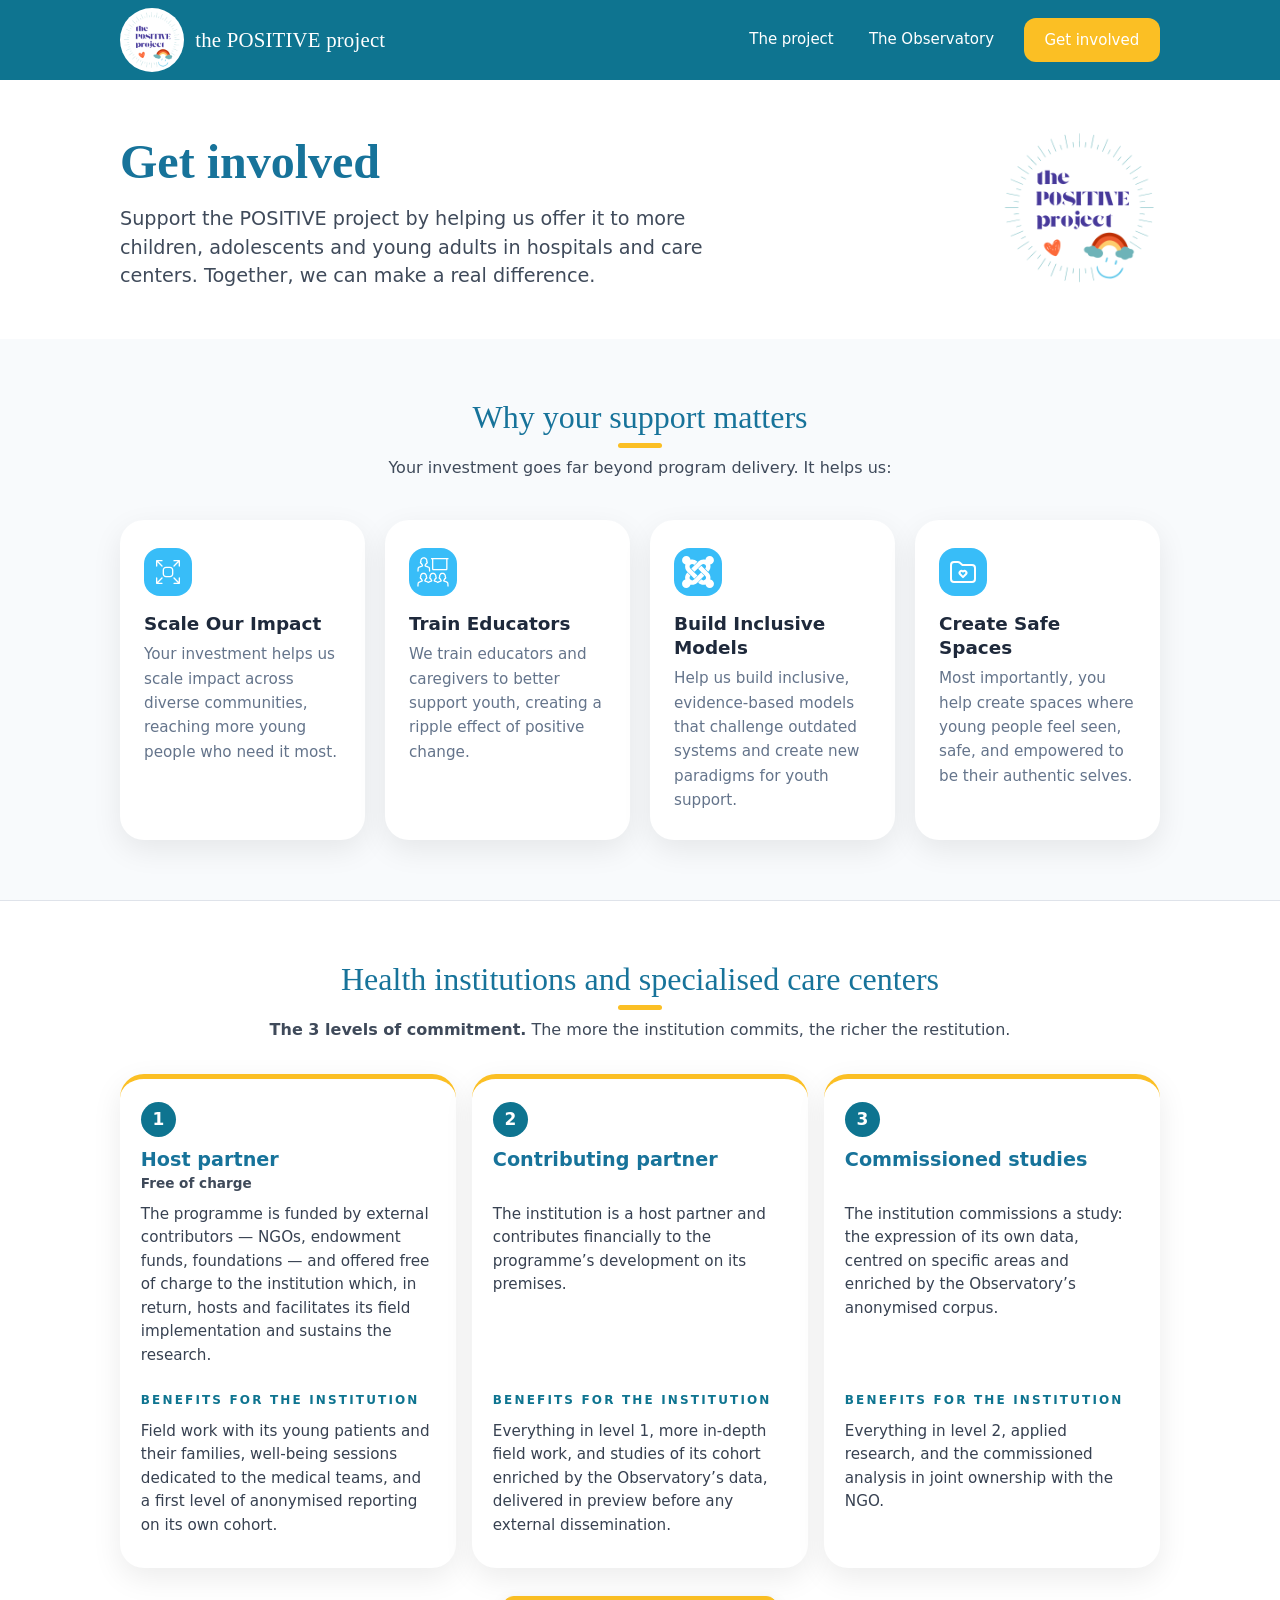
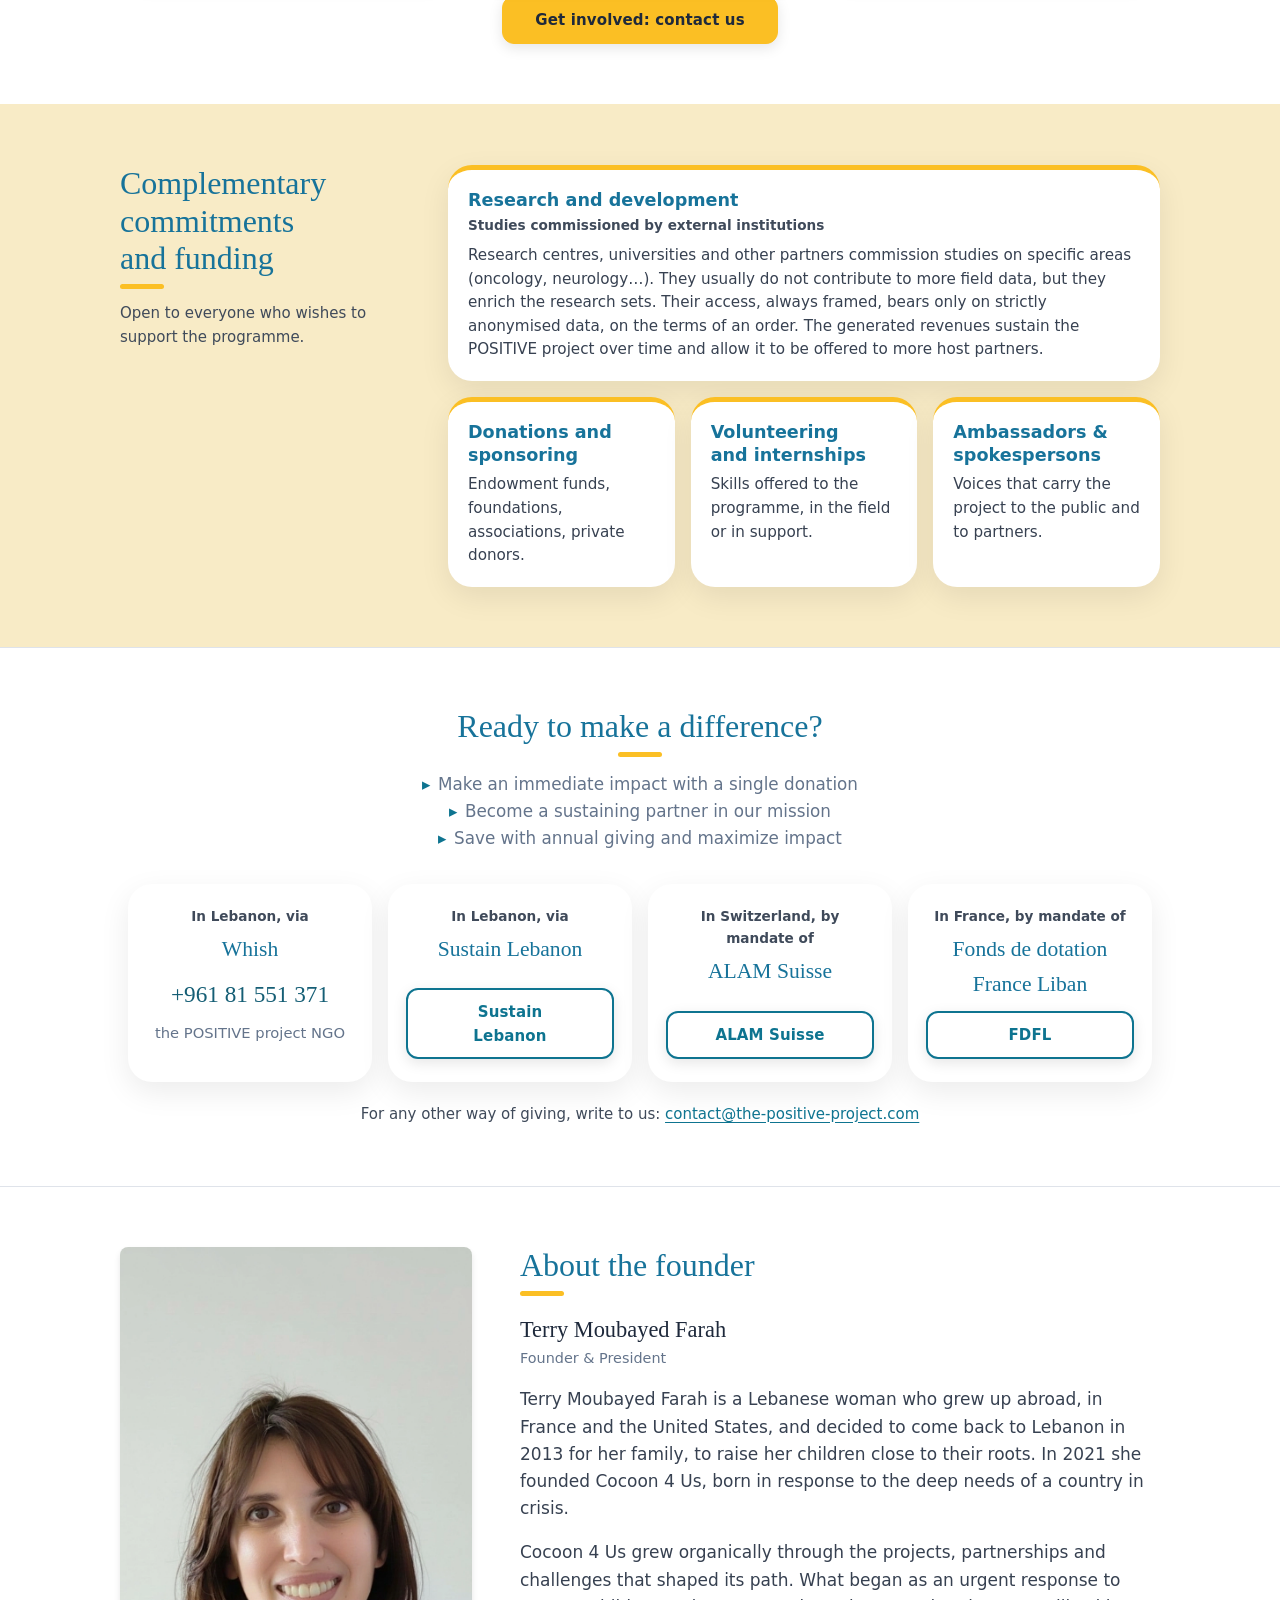
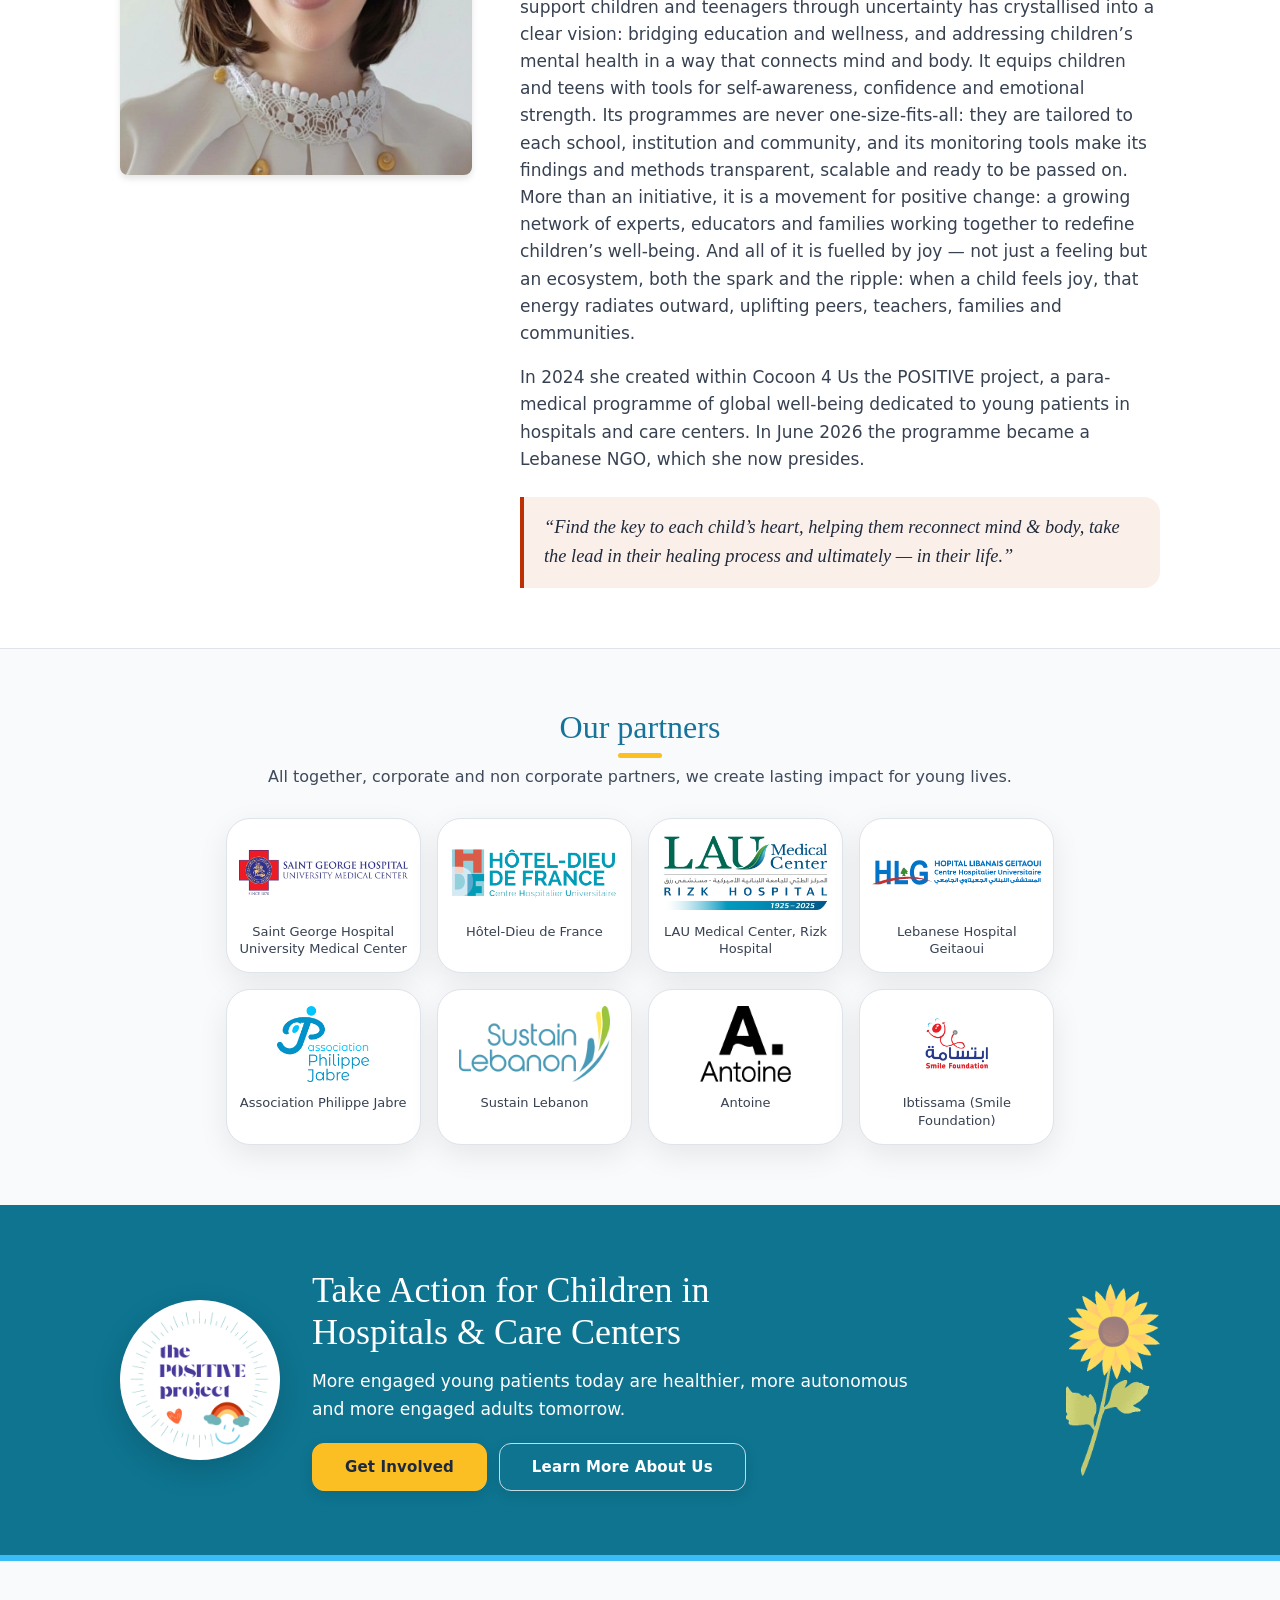
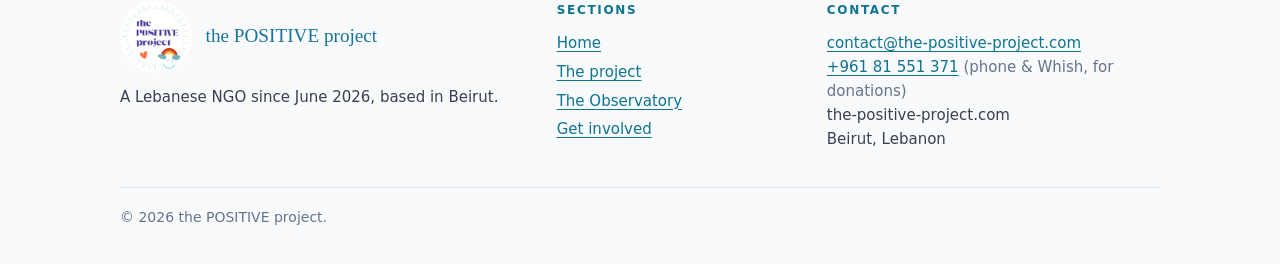
==== get-involved.html @ 6005aba2 "Site public du POSITIVE project (maquette v14 validée, version nettoyée du 16/11/2026) Co-Authored-B" ====
<!doctype html>
<html lang="en">
<head>
<meta charset="utf-8">
<meta name="viewport" content="width=device-width, initial-scale=1">
<title>Get involved — the POSITIVE project</title>
<meta name="description" content="Donate, volunteer, become an ambassador or a partner of the POSITIVE project.">
<link rel="icon" type="image/png" href="assets/logo-tpp.png">
<link rel="stylesheet" href="site.css">
</head>
<body>
<a class="skip" href="#main">Skip to content</a>
<header class="masthead">
  <div class="wrap">
    <a class="brand" href="index.html"><img src="assets/logo-tpp-720.png" alt="" width="64" height="64"><span>the POSITIVE project</span></a>
    <nav class="rubrics" aria-label="Main">
      <ul>
        <li><a href="the-project.html"><span>The</span> <span>project</span></a></li>
        <li><a href="the-observatory.html"><span>The</span> <span>Observatory</span></a></li>
        <li><a class="rubrics__cta" href="get-involved.html" aria-current="page"><span>Get</span> <span>involved</span></a></li>
      </ul>
    </nav>
  </div>
</header>
<div class="pagehead">
  <div class="wrap">
    <img class="pagehead__logo" src="assets/logo-tpp-720.png" alt="" width="720" height="720">
    <h1>Get involved</h1>
    <p class="lede">Support the POSITIVE project by helping us offer it to more children, adolescents and young adults in hospitals and care centers. Together, we can make a real difference.</p>
  </div>
</div>
<main id="main">
<section class="sec sec--first sec--tint" aria-labelledby="h-why">
  <div class="wrap">
    <div class="sec__head sec__head--center">
      <h2 id="h-why">Why your support matters</h2>
      <p class="aside">Your investment goes far beyond program delivery. It helps us:</p>
    </div>
    <ul class="impact">
      <li><span class="impact__icon"><img src="assets/icons/scale.svg" alt="" width="40" height="40"></span><div><h3>Scale Our Impact</h3><p>Your investment helps us scale impact across diverse communities, reaching more young people who need it most.</p></div></li>
      <li><span class="impact__icon"><img src="assets/icons/train.svg" alt="" width="40" height="40"></span><div><h3>Train Educators</h3><p>We train educators and caregivers to better support youth, creating a ripple effect of positive change.</p></div></li>
      <li><span class="impact__icon"><img src="assets/icons/inclusive.svg" alt="" width="40" height="40"></span><div><h3>Build Inclusive Models</h3><p>Help us build inclusive, evidence-based models that challenge outdated systems and create new paradigms for youth support.</p></div></li>
      <li><span class="impact__icon"><img src="assets/icons/safe-space.svg" alt="" width="40" height="40"></span><div><h3>Create Safe Spaces</h3><p>Most importantly, you help create spaces where young people feel seen, safe, and empowered to be their authentic selves.</p></div></li>
    </ul>
  </div>
</section>

<section class="sec" aria-labelledby="h-hospitals">
  <div class="wrap">
    <div class="sec__head sec__head--center">
      <h2 id="h-hospitals">Health institutions and specialised care centers</h2>
      <p class="aside"><strong>The 3 levels of commitment.</strong> The more the institution commits, the richer the restitution.</p>
    </div>
    <ol class="tiers">
      <li>
        <span class="tiers__n">1</span>
        <h3>Host partner<small>Free of charge</small></h3>
        <p>The programme is funded by external contributors — NGOs, endowment funds, foundations — and offered free of charge to the institution which, in return, hosts and facilitates its field implementation and sustains the research.</p>
        <p class="tiers__k">Benefits for the institution</p>
        <p>Field work with its young patients and their families, well-being sessions dedicated to the medical teams, and a first level of anonymised reporting on its own cohort.</p>
      </li>
      <li>
        <span class="tiers__n">2</span>
        <h3>Contributing partner</h3>
        <p>The institution is a host partner and contributes financially to the programme’s development on its premises.</p>
        <p class="tiers__k">Benefits for the institution</p>
        <p>Everything in level 1, more in-depth field work, and studies of its cohort enriched by the Observatory’s data, delivered in preview before any external dissemination.</p>
      </li>
      <li>
        <span class="tiers__n">3</span>
        <h3>Commissioned studies</h3>
        <p>The institution commissions a study: the expression of its own data, centred on specific areas and enriched by the Observatory’s anonymised corpus.</p>
        <p class="tiers__k">Benefits for the institution</p>
        <p>Everything in level 2, applied research, and the commissioned analysis in joint ownership with the NGO.</p>
      </li>
    </ol>
    <p class="tiers__contact"><a class="btn btn--light" href="mailto:contact@the-positive-project.com?subject=Hospital%20partnership">Get involved: contact us</a></p>
  </div>
</section>

<section class="sec sec--sun" aria-labelledby="h-complementary">
  <div class="wrap sec__grid">
    <div>
      <h2 id="h-complementary">Complementary commitments and funding</h2>
      <p class="aside">Open to everyone who wishes to support the programme.</p>
    </div>
    <ul class="fund">
      <li><h3>Research and development</h3><p class="fund__sub">Studies commissioned by external institutions</p><p>Research centres, universities and other partners commission studies on specific areas (oncology, neurology…). They usually do not contribute to more field data, but they enrich the research sets. Their access, always framed, bears only on strictly anonymised data, on the terms of an order. The generated revenues sustain the POSITIVE project over time and allow it to be offered to more host partners.</p></li>
      <li><h3>Donations and sponsoring</h3><p>Endowment funds, foundations, associations, private donors.</p></li>
      <li><h3>Volunteering and internships</h3><p>Skills offered to the programme, in the field or in support.</p></li>
      <li><h3>Ambassadors &amp; spokespersons</h3><p>Voices that carry the project to the public and to partners.</p></li>
    </ul>
  </div>
</section>

<section id="donate" class="sec" aria-labelledby="h-donate">
  <div class="wrap donate">
    <div class="sec__head sec__head--center">
      <h2 id="h-donate">Ready to make a difference?</h2>
      <ul class="donate__lines">
        <li>Make an immediate impact with a single donation</li>
        <li>Become a sustaining partner in our mission</li>
        <li>Save with annual giving and maximize impact</li>
      </ul>
    </div>
    <ul class="options">
      <li><p class="options__where">In Lebanon, via</p><p class="options__name">Whish</p><p class="give__number"><a href="tel:+96181551371">+961 81 551 371</a></p><p class="options__desc">the POSITIVE project NGO</p></li>
      <li><p class="options__where">In Lebanon, via</p><p class="options__name">Sustain Lebanon</p><span class="btn options__btn">Sustain Lebanon</span></li>
      <li><p class="options__where">In Switzerland, by mandate of</p><p class="options__name">ALAM Suisse</p><span class="btn options__btn">ALAM Suisse</span></li>
      <li><p class="options__where">In France, by mandate of</p><p class="options__name">Fonds de dotation France Liban</p><span class="btn options__btn">FDFL</span></li>
    </ul>
    <p class="aside options__other">For any other way of giving, write to us: <a href="mailto:contact@the-positive-project.com">contact@the-positive-project.com</a></p>
  </div>
</section>

<section class="sec" aria-labelledby="h-founder">
  <div class="wrap founder">
    <figure class="founder__photo">
      <img src="assets/photos/founder.webp" alt="Terry Moubayed Farah" width="800" height="1200" loading="lazy">
    </figure>
    <div class="prose">
      <h2 id="h-founder">About the founder</h2>
      <p class="founder__name">Terry Moubayed Farah<small>Founder &amp; President</small></p>
      <p>Terry Moubayed Farah is a Lebanese woman who grew up abroad, in France and the United States, and decided to come back to Lebanon in 2013 for her family, to raise her children close to their roots. In 2021 she founded Cocoon 4 Us, born in response to the deep needs of a country in crisis.</p>
      <p>Cocoon 4 Us grew organically through the projects, partnerships and challenges that shaped its path. What began as an urgent response to support children and teenagers through uncertainty has crystallised into a clear vision: bridging education and wellness, and addressing children’s mental health in a way that connects mind and body. It equips children and teens with tools for self-awareness, confidence and emotional strength. Its programmes are never one-size-fits-all: they are tailored to each school, institution and community, and its monitoring tools make its findings and methods transparent, scalable and ready to be passed on. More than an initiative, it is a movement for positive change: a growing network of experts, educators and families working together to redefine children’s well-being. And all of it is fuelled by joy — not just a feeling but an ecosystem, both the spark and the ripple: when a child feels joy, that energy radiates outward, uplifting peers, teachers, families and communities.</p>
      <p>In 2024 she created within Cocoon 4 Us the POSITIVE project, a para-medical programme of global well-being dedicated to young patients in hospitals and care centers. In June 2026 the programme became a Lebanese NGO, which she now presides.</p>
      <blockquote class="founder__quote"><p>“Find the key to each child’s heart, helping them reconnect mind &amp; body, take the lead in their healing process and ultimately — in their life.”</p></blockquote>
    </div>
  </div>
</section>

<section class="sec sec--tint" aria-labelledby="h-partners">
  <div class="wrap">
    <div class="sec__head sec__head--center">
      <h2 id="h-partners">Our partners</h2>
      <p class="aside">All together, corporate and non corporate partners, we create lasting impact for young lives.</p>
    </div>
    <ul class="hospitals hospitals--all hospitals--first">
      <li><span class="mark"><img src="assets/logo-sgh.png" alt="" width="1200" height="316" loading="lazy"></span>Saint George Hospital University Medical Center</li>
      <li><span class="mark"><img src="assets/logo-hdf.png" alt="" width="1200" height="378" loading="lazy"></span>Hôtel-Dieu de France</li>
      <li><span class="mark"><img src="assets/logo-lau.png" alt="" width="620" height="270" loading="lazy"></span>LAU Medical Center, Rizk Hospital</li>
      <li><span class="mark"><img src="assets/logo-hlg.png" alt="" width="337" height="49" loading="lazy"></span>Lebanese Hospital Geitaoui</li>
    </ul>
    <ul class="hospitals hospitals--all hospitals--rest">
      <li><span class="mark"><img src="assets/logo-apj.png" alt="" width="683" height="563" loading="lazy"></span>Association Philippe Jabre</li>
      <li><span class="mark"><img src="assets/logo-sustain-lebanon.png" alt="" width="190" height="96" loading="lazy"></span>Sustain Lebanon</li>
      <li><span class="mark"><img src="assets/logo-antoine.png" alt="" width="117" height="97" loading="lazy"></span>Antoine</li>
      <li><span class="mark"><img src="assets/logo-ibtissama.png" alt="" width="600" height="551" loading="lazy"></span>Ibtissama (Smile Foundation)</li>
    </ul>
  </div>
</section>

<section class="cta" aria-labelledby="h-cta">
  <div class="wrap">
    <span class="cta__logo"><img src="assets/logo-tpp-720.png" alt="the POSITIVE project" width="720" height="720"></span>
    <img class="cta__sunflower" src="assets/sunflower.png" alt="" width="252" height="516">
    <div>
      <h2 id="h-cta">Take Action for Children in Hospitals &amp; Care Centers</h2>
      <p>More engaged young patients today are healthier, more autonomous and more engaged adults tomorrow.</p>
    </div>
    <div class="btns">
      <a class="btn btn--light" href="get-involved.html">Get Involved</a>
      <a class="btn btn--ghost" href="the-project.html">Learn More About Us</a>
    </div>
  </div>
</section>
</main>
<footer class="foot">
  <div class="wrap">
    <div>
      <p class="brandline"><img src="assets/logo-tpp-720.png" alt="the POSITIVE project logo" width="72" height="72">the POSITIVE project</p>
      <p>A Lebanese NGO since June 2026, based in Beirut.</p>
    </div>
    <nav aria-label="Footer">
      <h2>Sections</h2>
      <ul>
        <li><a href="index.html">Home</a></li>
        <li><a href="the-project.html">The project</a></li>
        <li><a href="the-observatory.html">The Observatory</a></li>
        <li><a href="get-involved.html">Get involved</a></li>
      </ul>
    </nav>
    <div>
      <h2>Contact</h2>
      <p><a href="mailto:contact@the-positive-project.com">contact@the-positive-project.com</a><br><a href="tel:+96181551371">+961 81 551 371</a> <span class="muted">(phone &amp; Whish, for donations)</span><br>the-positive-project.com<br>Beirut, Lebanon</p>
    </div>
    <p class="legal">© 2026 the POSITIVE project.</p>
  </div>
</footer>
<script src="carousel.js"></script>
</body>
</html>
---- site.css ----
/* the POSITIVE project — site mockup v7, 21 Oct 2026 (v2 base, then the v3, v4, v5, v6 and v7 layers at the end of this file)
   White paper, the logo as the only colourful element. One ink for headings
   (the violet of the wordmark), one accent (the teal of the logo's rays), hairlines.
   System fonts only. No dark theme: the site is white, as asked. */

:root {
  --violet: #3B2986;
  --violet-soft: #EFEDF7;
  --teal: #5DB4AE;
  --teal-deep: #1A625D;

  --surface: #FFFFFF;
  --surface-tint: #F7F8FA;
  --text: #1D2433;
  --text-muted: #566072;
  --rule: #DFE3EA;
  --heading: var(--violet);
  --link: var(--teal-deep);
  --mark-no: #8C2F23;
  --mark-yes: var(--teal-deep);
  --focus: var(--violet);
  --radius: 0.875rem;
  --shadow: 0 1px 2px rgba(16, 24, 40, 0.05), 0 8px 24px rgba(16, 24, 40, 0.07);

  /* Mockup-only colours (review bar, placeholders, source labels) */
  --tbp-bg: #FFF8E6;
  --tbp-border: #B58A12;
  --tbp-text: #4A3A06;
  --tbp-badge: #7A5C0A;
  --src: #C8452B;

  --serif: "Iowan Old Style", "Palatino Linotype", Palatino, "Book Antiqua", Georgia, serif;
  --sans: "Avenir Next", "Segoe UI", system-ui, -apple-system, "Helvetica Neue", Arial, sans-serif;
  color-scheme: light;
}

*, *::before, *::after { box-sizing: border-box; }
html { -webkit-text-size-adjust: 100%; scroll-behavior: smooth; }
@media (prefers-reduced-motion: reduce) { html { scroll-behavior: auto; } }
body {
  margin: 0;
  background: var(--surface);
  color: var(--text);
  font-family: var(--sans);
  font-size: 1.0625rem;
  line-height: 1.6;
  overflow-wrap: break-word;
}
img, svg { max-width: 100%; }
a { color: var(--link); text-underline-offset: 0.18em; }
a:hover { text-decoration-thickness: 2px; }
:focus-visible { outline: 2px solid var(--focus); outline-offset: 3px; border-radius: 2px; }
h1, h2, h3 { font-family: var(--serif); font-weight: 400; color: var(--heading); margin: 0; text-wrap: balance; }
p { margin: 0 0 1em; }
ul, ol { margin: 0; padding: 0; list-style: none; }
dl, dd { margin: 0; }

.wrap { max-width: 70rem; margin-inline: auto; padding-inline: clamp(1rem, 4vw, 2.5rem); }
.vh { position: absolute; width: 1px; height: 1px; overflow: hidden; clip-path: inset(50%); white-space: nowrap; }
.skip { position: absolute; left: 1rem; top: -4rem; background: var(--violet); color: #FFFFFF; padding: 0.5rem 1rem; font-weight: 600; z-index: 50; }
.skip:focus { top: 0; }
.eyebrow { font-family: var(--sans); font-size: 0.75rem; font-weight: 600; letter-spacing: 0.14em; text-transform: uppercase; color: var(--teal-deep); margin: 0 0 0.9rem; }

/* ── Review bar: part of the mockup, not of the future site ── */
.review { background: var(--violet); color: #FFFFFF; font-size: 0.8125rem; line-height: 1.4; }
.review .wrap { display: flex; flex-wrap: wrap; gap: 0.25rem 1.25rem; align-items: center; justify-content: space-between; padding-block: 0.45rem; }
.review label { display: inline-flex; gap: 0.45rem; align-items: center; cursor: pointer; }
.review input { accent-color: #FFFFFF; width: 1rem; height: 1rem; margin: 0; }
.review a { color: #FFFFFF; }

/* ── Masthead and the four rubrics ── */
.masthead { position: sticky; top: -4.25rem; z-index: 20; background: var(--surface); border-bottom: 1px solid var(--rule); }
.masthead .wrap { display: flex; flex-wrap: wrap; align-items: center; column-gap: 0.5rem; }
.brand { display: flex; align-items: center; gap: 0.7rem; height: 4.25rem; text-decoration: none; color: var(--heading); font-family: var(--serif); font-size: 1.15rem; letter-spacing: 0.01em; flex: 1 0 100%; min-width: 0; white-space: nowrap; }
.brand img { width: 3.25rem; height: 3.25rem; max-width: none; flex: none; }
.rubrics { flex: 1 0 100%; margin-inline: calc(-1 * clamp(1rem, 4vw, 2.5rem)); border-top: 1px solid var(--rule); }
.rubrics ul { display: grid; grid-template-columns: repeat(4, minmax(0, 1fr)); }
.rubrics a { display: grid; place-items: center; text-align: center; min-height: 3.25rem; padding: 0.35rem 0.25rem; font-size: 0.8125rem; line-height: 1.2; font-weight: 600; color: var(--text); text-decoration: none; border-bottom: 2px solid transparent; }
.rubrics a span { display: block; }
.rubrics a:hover { color: var(--heading); }
.rubrics a[aria-current="page"] { color: var(--heading); border-bottom-color: var(--violet); }
@media (min-width: 56rem) {
  .masthead { top: 0; }
  .masthead .wrap { flex-wrap: nowrap; column-gap: 1.5rem; }
  .brand { flex: 0 0 auto; height: 5rem; font-size: 1.3rem; }
  .brand img { width: 4rem; height: 4rem; }
  .rubrics { flex: 1 1 auto; margin: 0; border-top: 0; }
  .rubrics ul { display: flex; justify-content: flex-end; gap: 0.5rem; }
  .rubrics a { display: flex; align-items: center; gap: 0.3em; min-height: 5rem; padding-inline: 0.85rem; font-size: 0.9375rem; font-weight: 500; }
}

/* ── Buttons ── */
.btns { display: flex; flex-wrap: wrap; gap: 0.75rem; margin-top: 2rem; }
.btn { display: inline-flex; align-items: center; justify-content: center; min-height: 3rem; padding: 0.6rem 1.5rem; border-radius: 0.5rem; font-weight: 600; font-size: 0.9375rem; letter-spacing: 0.01em; text-decoration: none; border: 1px solid var(--violet); }
.btn--solid { background: var(--violet); color: #FFFFFF; }
.btn--solid:hover { background: #231856; }
.btn--line { color: var(--violet); background: transparent; }
.btn--line:hover { background: var(--violet-soft); }
.btn--light { background: #FFFFFF; color: var(--violet); border-color: #FFFFFF; }
.btn--light:hover { background: var(--violet-soft); }
.btn--ghost { background: transparent; color: #FFFFFF; border-color: rgba(255, 255, 255, 0.7); }
.btn--ghost:hover { background: rgba(255, 255, 255, 0.12); }

/* ── Hero (home): white, the title on the left, the logo on the right ── */
.hero { border-bottom: 1px solid var(--rule); }
.hero .wrap { display: grid; gap: 1.5rem; padding-block: 2rem 2.75rem; }
.hero__logo { width: 12.5rem; height: 12.5rem; margin-left: -0.75rem; }
.hero h1 { font-size: clamp(2rem, 1.3rem + 3vw, 3.25rem); line-height: 1.12; letter-spacing: -0.005em; max-width: 15em; }
.hero .lede { font-size: clamp(1.075rem, 1rem + 0.4vw, 1.25rem); line-height: 1.5; color: var(--text); max-width: 32em; margin: 1.25rem 0 0; }
@media (min-width: 56rem) {
  .hero .wrap { grid-template-columns: minmax(0, 1fr) auto; align-items: center; gap: 3.5rem; padding-block: 4rem 4.25rem; }
  .hero__logo { order: 2; width: clamp(17rem, 27vw, 21.5rem); height: auto; margin: 0; }
}

/* ── Page head (inner pages) ── */
.pagehead { border-bottom: 1px solid var(--rule); }
.pagehead .wrap { padding-block: 2.5rem 2.25rem; }
.pagehead h1 { font-size: clamp(2rem, 1.4rem + 2.6vw, 3rem); line-height: 1.1; }
.pagehead .sub { font-family: var(--serif); font-style: italic; font-size: clamp(1.05rem, 1rem + 0.5vw, 1.3rem); line-height: 1.35; color: var(--text); margin: 0.6rem 0 0; max-width: 32em; }
.pagehead .lede { font-size: clamp(1.05rem, 1rem + 0.3vw, 1.2rem); line-height: 1.5; max-width: 38em; margin: 1rem 0 0; }
@media (min-width: 56rem) { .pagehead .wrap { padding-block: 3.5rem 3rem; } }

/* ── Sections: heading in a left rail on wide screens ── */
.sec { padding-block: clamp(2.25rem, 5vw, 3.75rem); border-top: 1px solid var(--rule); }
.sec--first { border-top: 0; }
.sec--tint { background: var(--surface-tint); }
.sec__head { margin-bottom: 1.75rem; }
.sec__head .aside { margin-top: 0.4rem; font-size: 1rem; }
.sec__grid { display: grid; gap: 1.1rem 3.5rem; }
@media (min-width: 60rem) { .sec__grid { grid-template-columns: minmax(0, 17rem) minmax(0, 1fr); } }
.sec h2 { font-size: clamp(1.5rem, 1.25rem + 1.1vw, 2rem); line-height: 1.18; }
.sec h3 { font-family: var(--sans); font-weight: 600; font-size: 1.0625rem; line-height: 1.3; color: var(--heading); }
.aside { color: var(--text-muted); font-size: 0.9375rem; margin: 0.75rem 0 0; }
.prose { max-width: 40rem; }
.prose > :last-child { margin-bottom: 0; }
.lead { font-size: 1.175rem; line-height: 1.5; }

/* The principle, set as the one sentence to remember */
.principle { margin: 1.25rem 0; padding: 0.25rem 0 0.25rem 1.25rem; border-left: 2px solid var(--teal); font-family: var(--serif); font-size: clamp(1.15rem, 1.05rem + 0.6vw, 1.4rem); line-height: 1.4; color: var(--heading); }

/* Lists */
.dots li { position: relative; padding-left: 1.25rem; margin-bottom: 0.4rem; }
.dots li::before { content: ""; position: absolute; left: 0; top: 0.78em; width: 0.6rem; height: 1px; background: var(--teal-deep); }
.cols2 { columns: 2 16rem; column-gap: 2.5rem; }
.cols2 li { break-inside: avoid; }

/* Does not / provides */
.pair { display: grid; gap: 1.5rem 2.5rem; margin-block: 1.5rem; }
@media (min-width: 44rem) { .pair { grid-template-columns: 1fr 1fr; } }
.pair > div { padding-top: 0.9rem; border-top: 2px solid var(--mark-no); }
.pair > div + div { border-top-color: var(--mark-yes); }
.pair h3 { margin: 0 0 0.7rem; }
.marks li { position: relative; padding-left: 1.6rem; margin-bottom: 0.4rem; }
.marks li::before { position: absolute; left: 0; top: 0; font-weight: 700; }
.marks--no li::before { content: "\00D7"; color: var(--mark-no); font-size: 1.2em; line-height: 1.3; }
.marks--yes li::before { content: "\2713"; color: var(--mark-yes); }

/* The applied-research chain: six numbered steps, the last one feeding the first */
.chain { counter-reset: step; display: grid; gap: 0 2.5rem; margin: 1.25rem 0; }
@media (min-width: 44rem) { .chain { grid-template-columns: 1fr 1fr; grid-template-rows: repeat(3, auto); grid-auto-flow: column; } }
.chain li { counter-increment: step; display: grid; grid-template-columns: 2rem 1fr; align-items: baseline; padding: 0.6rem 0; border-top: 1px solid var(--rule); font-weight: 500; line-height: 1.35; }
.chain li::before { content: counter(step); font-family: var(--serif); font-size: 1.15rem; color: var(--teal-deep); }
.chain-note { color: var(--text-muted); font-size: 0.9375rem; margin: -0.5rem 0 1.25rem; }

/* Timeline */
.steps { max-width: 42rem; }
.steps li { display: grid; grid-template-columns: 4.25rem 1fr; gap: 0 1rem; padding: 0.9rem 0; border-top: 1px solid var(--rule); }
.steps li:first-child { border-top: 0; padding-top: 0; }
.steps h3 { font-family: var(--serif); font-weight: 400; font-size: 1.35rem; line-height: 1.25; color: var(--teal-deep); }
.steps p { margin: 0; }

/* Three levels of engagement */
.levels { display: grid; gap: 1.25rem; margin-top: 1.75rem; }
.levels > li { border: 1px solid var(--rule); border-top: 3px solid var(--violet); border-radius: var(--radius); box-shadow: var(--shadow); padding: 1.1rem 1.25rem 1.25rem; background: var(--surface); }
.levels .n { display: block; font-size: 0.75rem; font-weight: 600; letter-spacing: 0.14em; text-transform: uppercase; color: var(--teal-deep); margin-bottom: 0.35rem; }
.levels h3 { font-family: var(--serif); font-weight: 400; font-size: 1.35rem; }
.levels h3 small { font-family: var(--sans); font-size: 0.875rem; font-weight: 600; color: var(--text-muted); margin-left: 0.5rem; white-space: nowrap; }
.levels p { margin: 0.6rem 0 0; font-size: 0.975rem; }
.levels .gets { margin-top: 0.9rem; padding-top: 0.8rem; border-top: 1px solid var(--rule); }
.levels .gets strong { display: block; font-size: 0.8125rem; letter-spacing: 0.04em; color: var(--heading); }
@media (min-width: 60rem) { .levels { grid-template-columns: repeat(3, 1fr); } }
.rule { margin: 1.5rem 0 0; font-weight: 600; color: var(--heading); max-width: 46rem; }

/* Definitions and short lists: quiet rows, not cards */
.rows { display: grid; gap: 0 3rem; }
@media (min-width: 44rem) { .rows { grid-template-columns: 1fr 1fr; } }
.rows--one { grid-template-columns: 1fr; max-width: 42rem; }
.rows > li, .rows > div { padding: 0.85rem 0; border-top: 1px solid var(--rule); }
.rows h3, .rows dt { font-family: var(--sans); font-weight: 600; font-size: 1.0625rem; line-height: 1.3; color: var(--heading); margin-bottom: 0.2rem; }
.rows p, .rows dd { margin: 0; }
.sub-h { margin: 2rem 0 0.75rem; }

/* Figures */
.figures { display: grid; grid-template-columns: 1fr 1fr; gap: 1.5rem 1.5rem; margin: 0; }
@media (min-width: 52rem) { .figures { grid-template-columns: repeat(4, 1fr); gap: 2rem; } }
.figures div { border-top: 1px solid var(--violet); padding-top: 0.75rem; }
.figures dt { font-family: var(--serif); font-size: clamp(1.9rem, 1.5rem + 1.6vw, 2.75rem); line-height: 1; color: var(--heading); }
.figures dd { margin: 0.45rem 0 0; font-weight: 500; font-size: 0.9375rem; line-height: 1.35; }
.figures dd small { display: block; font-weight: 400; color: var(--text-muted); font-size: 0.8125rem; margin-top: 0.15rem; }

/* POSITIVE, letter by letter: the initials carry the word, nothing else */
.acro { font-family: var(--serif); font-size: clamp(1.2rem, 1.05rem + 0.8vw, 1.55rem); line-height: 1.6; max-width: 31em; margin: 0; }
.acro b { font-weight: 400; white-space: nowrap; }
.acro .i { font-weight: 700; color: var(--heading); }
.mission { max-width: 40rem; margin: 1.75rem 0 0; padding-left: 1.25rem; border-left: 2px solid var(--teal); }
.mission p { margin: 0; }

/* The four doors */
.doors { display: grid; gap: 0; }
.doors a { display: grid; grid-template-columns: 1fr auto; gap: 0.2rem 1rem; align-items: start; align-content: start; height: 100%; padding: 1rem 0; border-top: 1px solid var(--rule); text-decoration: none; color: var(--text); }
.doors strong { font-family: var(--serif); font-weight: 400; font-size: 1.35rem; line-height: 1.2; color: var(--heading); }
.doors span { grid-column: 1; color: var(--text-muted); font-size: 0.9375rem; line-height: 1.45; }
.doors svg { grid-column: 2; grid-row: 1; width: 1.25rem; height: 1.25rem; margin-top: 0.3rem; fill: none; stroke: var(--violet); stroke-width: 1.5; stroke-linecap: round; stroke-linejoin: round; }
.doors a:hover strong { text-decoration: underline; text-decoration-thickness: 1px; text-underline-offset: 0.2em; }
@media (min-width: 52rem) {
  .doors { grid-template-columns: repeat(4, 1fr); gap: 2rem; }
  .doors a { border-top: 1px solid var(--violet); padding: 0.9rem 0 0; }
}

/* The four pillars: a virtuous circle */
.pillars { display: grid; gap: 1.75rem 3.5rem; align-items: center; }
.pillars__fig { width: min(100%, 23rem); margin-inline: auto; display: block; height: auto; }
.pillars__fig .ring { fill: none; stroke: var(--teal); stroke-width: 1.5; }
.pillars__fig .head { fill: var(--teal-deep); }
.pillars__fig .node { fill: #FFFFFF; stroke: var(--violet); stroke-width: 1.25; }
.pillars__fig .label { font-family: var(--sans); font-size: 16px; font-weight: 600; fill: var(--violet); text-anchor: middle; dominant-baseline: central; }
.pillars__fig .center { font-family: var(--serif); font-style: italic; font-size: 17px; fill: var(--text); text-anchor: middle; }
.pillars__list { display: grid; gap: 0 2.5rem; }
.pillars__list > div { padding: 0.85rem 0; border-top: 1px solid var(--rule); }
.pillars__list dt { font-family: var(--serif); font-size: 1.35rem; line-height: 1.2; color: var(--heading); margin-bottom: 0.2rem; }
.pillars__list dd { font-size: 0.975rem; line-height: 1.5; }
.pillars__say { font-family: var(--serif); font-size: clamp(1.15rem, 1.05rem + 0.6vw, 1.4rem); line-height: 1.45; color: var(--heading); max-width: 38em; margin: 0.9rem 0 0; }
.pillars__words { font-size: 0.9375rem; font-weight: 600; letter-spacing: 0.14em; text-transform: uppercase; color: var(--teal-deep); margin: 0.9rem 0 0; }
@media (min-width: 36rem) { .pillars__list { grid-template-columns: 1fr 1fr; } }
@media (min-width: 60rem) { .pillars { grid-template-columns: 23rem minmax(0, 1fr); margin-top: 2.25rem; } }

/* Three cards with a photo (from the current site) */
.cards { display: grid; gap: 1.5rem; }
@media (min-width: 48rem) { .cards { grid-template-columns: repeat(3, minmax(0, 1fr)); } }
.card { display: flex; flex-direction: column; background: #FFFFFF; border: 1px solid var(--rule); border-radius: var(--radius); box-shadow: var(--shadow); overflow: hidden; }
.card img { display: block; width: 100%; height: auto; aspect-ratio: 3 / 2; object-fit: cover; }
.card > div { padding: 1.1rem 1.25rem 1.3rem; }
.card h3 { font-family: var(--serif); font-weight: 400; font-size: 1.35rem; margin-bottom: 0.35rem; }
.card p { margin: 0; font-size: 0.975rem; }

/* Photo strip: every photo whole, scrolled sideways inside its own box */
.gallery { margin-top: 2rem; overflow-x: auto; scroll-snap-type: x proximity; -webkit-overflow-scrolling: touch; border-radius: var(--radius); }
.gallery ul { display: flex; gap: 0.75rem; width: max-content; padding-bottom: 0.75rem; }
.gallery li { flex: none; scroll-snap-align: start; }
.gallery img { display: block; height: 13rem; width: auto; max-width: none; border-radius: var(--radius); }
@media (min-width: 48rem) { .gallery img { height: 17rem; } }
.gallery__hint { margin: 0.5rem 0 0; color: var(--text-muted); font-size: 0.875rem; }

/* Video: a link with its poster, nothing loaded from elsewhere until the click */
.video { position: relative; display: block; max-width: 44rem; border-radius: var(--radius); overflow: hidden; box-shadow: var(--shadow); border: 1px solid var(--rule); text-decoration: none; color: var(--text); background: #FFFFFF; }
.video img { display: block; width: 100%; height: auto; }
.video__play { position: absolute; left: 50%; top: calc((100% - 3.25rem) / 2); width: 4.5rem; height: 4.5rem; margin: -2.25rem 0 0 -2.25rem; border-radius: 50%; background: rgba(47, 33, 112, 0.92); box-shadow: 0 0 0 4px rgba(255, 255, 255, 0.85); }
.video__play::after { content: ""; position: absolute; left: 54%; top: 50%; transform: translate(-50%, -50%); border: 0.85rem solid transparent; border-left: 1.35rem solid #FFFFFF; border-right-width: 0; }
.video__label { display: block; padding: 0.85rem 1.1rem; font-weight: 600; color: var(--heading); min-height: 3.25rem; }
.video__label small { font-weight: 400; color: var(--text-muted); font-size: 0.875rem; }
.video:hover .video__label { text-decoration: underline; }

/* Call to action: the one band of colour on the page */
.cta { background: var(--violet); color: #FFFFFF; }
.cta .wrap { padding-block: clamp(2.5rem, 6vw, 4rem); }
.cta h2 { color: #FFFFFF; font-size: clamp(1.6rem, 1.3rem + 1.4vw, 2.25rem); line-height: 1.18; max-width: 22em; }
.cta p { margin: 0.9rem 0 0; max-width: 38rem; font-size: 1.075rem; }
.cta .btns { margin-top: 1.75rem; }
.cta__mail { font-size: 0.9375rem; }
.cta a:not(.btn) { color: #FFFFFF; }
.cta :focus-visible { outline-color: #FFFFFF; }

/* Partner hospitals: logo and name, four equal cells */
.hospitals { display: grid; grid-template-columns: repeat(2, minmax(0, 1fr)); gap: 1rem; }
@media (min-width: 52rem) { .hospitals { grid-template-columns: repeat(4, minmax(0, 1fr)); } }
.hospitals li { border: 1px solid var(--rule); border-radius: var(--radius); box-shadow: var(--shadow); padding: 1rem 0.75rem 0.9rem; text-align: center; font-size: 0.8125rem; line-height: 1.35; font-weight: 500; background: #FFFFFF; }
.hospitals .mark { display: grid; place-items: center; height: 4.75rem; margin-bottom: 0.75rem; }
.hospitals img { display: block; max-width: 100%; max-height: 4.75rem; width: auto; height: auto; object-fit: contain; }
.nobr { white-space: nowrap; }
.figures dd small.names { line-height: 1.45; margin-top: 0.4rem; }

/* Testimonials, as published on the current page */
.quotes { display: grid; gap: 1.5rem; align-items: start; }
@media (min-width: 52rem) { .quotes { grid-template-columns: 1fr 1fr; } }
.quote { margin: 0; padding: 1.4rem 1.5rem; background: #FFFFFF; border: 1px solid var(--rule); border-top: 3px solid var(--teal); border-radius: var(--radius); box-shadow: var(--shadow); }
.quote blockquote { margin: 0; }
.quote p { margin: 0; font-family: var(--serif); font-size: 1.075rem; line-height: 1.55; }
.quote figcaption { margin-top: 0.9rem; font-size: 0.875rem; line-height: 1.4; color: var(--text-muted); }
.quote figcaption strong { display: block; font-weight: 600; color: var(--heading); }
.cycles-note { margin: 1.25rem 0 0; max-width: 42rem; color: var(--text-muted); font-size: 0.9375rem; }

/* Contact line */
.contact { font-family: var(--serif); font-size: clamp(1.2rem, 1.1rem + 0.6vw, 1.5rem); line-height: 1.3; margin: 0.25rem 0 0; overflow-wrap: anywhere; }
.contact a { color: var(--heading); }

/* Next page */
.next { border-top: 1px solid var(--rule); background: var(--surface); }
.next a { display: flex; align-items: center; justify-content: space-between; gap: 1.5rem; padding-block: 1.5rem; text-decoration: none; color: var(--text); }
.next small { display: block; color: var(--text-muted); font-size: 0.8125rem; letter-spacing: 0.1em; text-transform: uppercase; }
.next strong { font-family: var(--serif); font-weight: 400; font-size: clamp(1.3rem, 1.15rem + 0.8vw, 1.6rem); color: var(--heading); line-height: 1.2; }
.next svg { flex: none; width: 1.5rem; height: 1.5rem; fill: none; stroke: var(--violet); stroke-width: 1.5; stroke-linecap: round; stroke-linejoin: round; }

/* Placeholders (mockup only): content still to be provided, or waiting for a decision */
.tbp { display: block; background: var(--tbp-bg); color: var(--tbp-text); border: 1px dashed var(--tbp-border); border-radius: 3px; padding: 0.7rem 0.9rem; font-size: 0.9rem; line-height: 1.45; max-width: 42rem; }
.tbp b { display: inline-block; margin-right: 0.45rem; font-size: 0.6875rem; font-weight: 700; letter-spacing: 0.08em; text-transform: uppercase; background: var(--tbp-badge); color: #FFFFFF; padding: 0.1rem 0.5rem; border-radius: 2px; vertical-align: 0.08em; }
.tbp--inline { display: inline-block; padding: 0.1rem 0.5rem; margin-left: 0.4rem; }
* + .tbp { margin-top: 1rem; }
.tbp--inline, .foot .tbp { margin-top: 0.5rem; }

/* Technical partner */
.partner { display: grid; gap: 1.25rem 2rem; align-items: start; }
@media (min-width: 44rem) { .partner { grid-template-columns: 12rem 1fr; } }
.partner .logo { border: 1px solid var(--rule); border-radius: var(--radius); box-shadow: var(--shadow); padding: 1rem; display: grid; place-items: center; max-width: 12rem; background: #FFFFFF; }
.partner img { display: block; width: 100%; height: auto; }

/* Governance table */
.gov { width: 100%; border-collapse: collapse; max-width: 46rem; }
.gov th, .gov td { text-align: left; vertical-align: top; padding: 0.85rem 0; border-top: 1px solid var(--rule); }
.gov tr:first-child th, .gov tr:first-child td { border-top: 0; padding-top: 0; }
.gov th { font-family: var(--sans); font-weight: 600; font-size: 1.0625rem; line-height: 1.3; color: var(--heading); padding-right: 1.5rem; width: 38%; }
@media (max-width: 36rem) {
  .gov th, .gov td { display: block; width: auto; padding: 0; border-top: 0; }
  .gov th { padding-top: 0.85rem; border-top: 1px solid var(--rule); }
  .gov tr:first-child th { padding-top: 0; }
  .gov td { padding-bottom: 0.85rem; }
}
.pipeline { display: flex; flex-wrap: wrap; gap: 0.35rem 0.5rem; align-items: center; margin: 1.25rem 0 0; font-size: 0.9375rem; font-weight: 600; color: var(--heading); }
.pipeline li:not(:last-child)::after { content: "\2192"; margin-left: 0.5rem; color: var(--teal-deep); font-weight: 400; }

/* Footer */
.foot { background: var(--surface-tint); border-top: 1px solid var(--rule); font-size: 0.9375rem; }
.foot .wrap { display: grid; gap: 1.75rem 3rem; padding-block: 2.5rem 1.75rem; }
@media (min-width: 52rem) { .foot .wrap { grid-template-columns: 1.4fr 0.8fr 1.2fr; } }
.foot h2 { font-family: var(--sans); font-size: 0.75rem; font-weight: 600; letter-spacing: 0.14em; text-transform: uppercase; color: var(--teal-deep); margin-bottom: 0.7rem; }
.foot .brandline { display: flex; gap: 0.85rem; align-items: center; font-family: var(--serif); font-size: 1.2rem; color: var(--heading); margin-bottom: 0.75rem; }
.foot .brandline img { width: 4.5rem; height: 4.5rem; background: #FFFFFF; border-radius: 50%; }
.foot li { margin-bottom: 0.3rem; }
.foot p { margin-bottom: 0.5rem; }
.foot a { overflow-wrap: anywhere; }
.foot .legal { grid-column: 1 / -1; border-top: 1px solid var(--rule); padding-top: 1.1rem; color: var(--text-muted); font-size: 0.875rem; }

/* Source labels (review only): where each block of text comes from */
[data-src] { position: relative; }
html:has(#show-src:checked) [data-src] { outline: 1px dashed var(--src); outline-offset: 0.35rem; }
html:has(#show-src:checked) [data-src]::after { content: attr(data-src); position: absolute; top: -1rem; right: 0; z-index: 5; max-width: 100%; overflow: hidden; text-overflow: ellipsis; font: 700 0.6875rem/1.5 var(--sans); letter-spacing: 0; text-transform: none; white-space: nowrap; background: var(--src); color: #FFFFFF; padding: 0 0.5rem; border-radius: 2px; }

/* Proposal document (page-cocoon4us-proposition.html) */
.doc { max-width: 60rem; }
.doc h2 { font-size: clamp(1.4rem, 1.2rem + 1vw, 1.8rem); margin: 2.75rem 0 0.75rem; }
.doc h3 { font-family: var(--sans); font-weight: 600; font-size: 1.1rem; margin: 2rem 0 0.5rem; }
.doc .where { color: var(--text-muted); font-size: 0.9375rem; margin-bottom: 0.5rem; }
.paste { background: var(--surface-tint); border: 1px solid var(--rule); border-left: 3px solid var(--violet); padding: 1rem 1.25rem; margin: 0 0 1rem; -webkit-user-select: all; user-select: all; }
.paste > :last-child { margin-bottom: 0; }
.paste ul { list-style: disc; padding-left: 1.3rem; margin-bottom: 1em; }
.paste ol { list-style: decimal; padding-left: 1.4rem; margin-bottom: 1em; }
.paste h4 { font-family: var(--serif); font-weight: 400; font-size: 1.2rem; color: var(--heading); margin: 0 0 0.4rem; }
.changes { width: 100%; border-collapse: collapse; font-size: 0.9375rem; margin-top: 0.75rem; }
.changes th, .changes td { text-align: left; vertical-align: top; padding: 0.7rem 0.75rem 0.7rem 0; border-top: 1px solid var(--rule); }
.changes thead th { border-top: 0; color: var(--text-muted); font-weight: 700; }
.changes del { color: var(--mark-no); }
.changes ins { color: var(--mark-yes); text-decoration: none; font-weight: 600; }
@media (max-width: 44rem) {
  .changes thead { display: none; }
  .changes tr { display: block; padding: 0.8rem 0; border-top: 1px solid var(--rule); }
  .changes th, .changes td { display: block; border: 0; padding: 0.15rem 0; }
  .changes td:nth-child(1) { font-weight: 700; color: var(--heading); }
  .changes td:nth-child(n+2)::before { display: block; font-size: 0.8125rem; font-weight: 700; color: var(--text-muted); margin-top: 0.35rem; }
  .changes td:nth-child(2)::before { content: "Aujourd\2019hui"; }
  .changes td:nth-child(3)::before { content: "Propos\E9"; }
  .changes td:nth-child(4)::before { content: "Pourquoi"; }
}


/* ═════════════ v3 layer: warmer, from the logo and the brochure ═════════════
   Logo colours: violet of the wordmark, coral of the heart, the rainbow
   (red, orange, yellow), teal of the rays, sky of the smile. Soft tints for
   some sections, generous rounded corners, a few pieces of the logo. */
:root {
  --coral: #F36B4F;
  --coral-deep: #C2412A;
  --orange: #F59E4B;
  --sun: #F4C947;
  --rainbow-red: #C8402A;
  --sky: #5BAEDA;
  --sky-deep: #1F6FA8;
  --sky-soft: #EAF5FB;
  --sun-soft: #FEF6E0;
  --coral-soft: #FDEEEA;
  --teal-soft: #E7F5F3;
  --violet-soft: #F0EEF8;
  --radius: 1.5rem;
  --shadow: 0 1px 2px rgba(59, 41, 134, 0.06), 0 10px 28px rgba(59, 41, 134, 0.09);
}

/* Titles: bolder, in the violet of the logo, each with a small rainbow under it */
h1 { font-weight: 700; }
.sec h2:not(.vh) { position: relative; padding-bottom: 0.7rem; align-self: start; }
.sec__grid > div:first-child:has(> h2) { align-self: start; }
.sec h2:not(.vh)::after { content: ""; position: absolute; left: 0; bottom: 0; width: 3.25rem; height: 0.3rem; border-radius: 99px;
  background: linear-gradient(90deg, var(--rainbow-red) 0 33%, var(--orange) 33% 66%, var(--sun) 66% 100%); }
.cta h2::after { display: none; }
.h-deco { display: inline-block; width: 2.4rem; height: auto; vertical-align: -0.1em; margin-left: 0.4rem; }

/* Sections in soft colours from the logo (the page stays mostly white) */
.sec--sky { background: var(--sky-soft); }
.sec--sun { background: var(--sun-soft); }
.sec--teal { background: var(--teal-soft); }
.sec--coral { background: var(--coral-soft); }
.sec--sky, .sec--sun, .sec--teal, .sec--coral { border-top-color: transparent; }

/* Buttons: round, like the logo */
.btn { border-radius: 99px; padding-inline: 1.6rem; }
.btn--solid { background: var(--violet); border-color: var(--violet); }
.btn--solid:hover { background: #2E1F6C; }
.btn--line { border-width: 2px; }

/* Hero: the logo on a soft sun-coloured disc, a coral accent in the title */
.hero { border-bottom: 0; }
.hero h1 em { font-style: normal; color: var(--coral-deep); }
.hero__mark { display: grid; place-items: center; width: 14rem; height: 14rem; border-radius: 50%;
  background: radial-gradient(circle at 50% 50%, #FFFFFF 0 52%, var(--sun-soft) 53% 100%); }
.hero__mark .hero__logo { width: 88%; height: auto; margin: 0; }
@media (min-width: 56rem) {
  .hero__mark { order: 2; width: clamp(20rem, 30vw, 25rem); height: clamp(20rem, 30vw, 25rem); }
}

/* Photo band under the hero: three large photos */
.band { padding-bottom: clamp(2rem, 5vw, 3.5rem); }
.mosaic { display: grid; grid-template-columns: 1fr 1fr; gap: 0.75rem; }
.mosaic li:first-child { grid-column: 1 / -1; }
.mosaic img { display: block; width: 100%; height: 13rem; object-fit: cover; border-radius: var(--radius); }
.mosaic li:first-child img { height: 15rem; }
@media (min-width: 48rem) {
  .mosaic { grid-template-columns: 1.35fr 1fr 1fr; gap: 1rem; }
  .mosaic li:first-child { grid-column: auto; }
  .mosaic img, .mosaic li:first-child img { height: 21rem; }
}

/* POSITIVE, letter by letter: coral initials, as in the brochure */
.acro .i { color: var(--coral-deep); }
.mission { position: relative; border-left: 0; padding: 1.25rem 1.4rem 1.25rem 4.4rem; background: var(--coral-soft); border-radius: var(--radius); }
.mission__heart { position: absolute; left: 1.2rem; top: 1.25rem; width: 2.3rem; height: auto; }

/* Cards, levels, partner cells, testimonials: generous corners */
.card, .levels > li, .hospitals li, .quote, .partner .logo, .video { border-radius: var(--radius); }
.card img { aspect-ratio: 4 / 3; }
.card h3 { color: var(--violet); }
.cards .card:nth-child(1) { border-top: 0.35rem solid var(--coral); }
.cards .card:nth-child(2) { border-top: 0.35rem solid var(--sun); }
.cards .card:nth-child(3) { border-top: 0.35rem solid var(--teal); }
.levels > li { border-top-width: 0.45rem; }
.levels > li:nth-child(1) { border-top-color: var(--teal); }
.levels > li:nth-child(2) { border-top-color: var(--sky); }
.levels > li:nth-child(3) { border-top-color: var(--sun); }
.levels .n { color: var(--coral-deep); }
.quote { border-top: 0; position: relative; padding-top: 2.6rem; }
.quote::before { content: "\201C"; position: absolute; left: 1.3rem; top: 0.2rem; font-family: var(--serif); font-size: 3.6rem; line-height: 1; color: var(--coral); }

/* Figures: big, warm numbers */
.figures div { border-top: 0.3rem solid var(--orange); border-radius: 2px; }
.figures div:nth-child(2) { border-top-color: var(--coral); }
.figures div:nth-child(3) { border-top-color: var(--teal); }
.figures div:nth-child(4) { border-top-color: var(--sky); }
.figures dt { font-weight: 700; }

/* The four doors: soft coloured cards */
@media (min-width: 52rem) { .doors { gap: 1rem; } }
.doors a { border: 0; border-radius: var(--radius); padding: 1.1rem 1.25rem 1.25rem; margin-bottom: 0.75rem; }
@media (min-width: 52rem) { .doors a { border-top: 0; padding: 1.25rem 1.25rem 1.4rem; margin: 0; } }
.doors li:nth-child(1) a { background: var(--sky-soft); }
.doors li:nth-child(2) a { background: var(--teal-soft); }
.doors li:nth-child(3) a { background: var(--sun-soft); }
.doors li:nth-child(4) a { background: var(--coral-soft); }
.doors a:hover { filter: saturate(1.4); }
.doors svg { width: 1.6rem; height: 1.6rem; padding: 0.3rem; border-radius: 50%; background: #FFFFFF; }

/* The four pillars: each node in a colour of the logo */
.pillars__fig .node { stroke-width: 1.5; }
.pillars__fig .n1 { fill: var(--coral-soft); stroke: var(--coral); }
.pillars__fig .n2 { fill: var(--sky-soft); stroke: var(--sky); }
.pillars__fig .n3 { fill: var(--teal-soft); stroke: var(--teal); }
.pillars__fig .n4 { fill: var(--sun-soft); stroke: var(--orange); }
.pillars__list dt::before { content: ""; display: inline-block; width: 0.7rem; height: 0.7rem; border-radius: 50%; margin-right: 0.5rem; vertical-align: 0.12em; background: var(--coral); }
.pillars__list > div:nth-child(2) dt::before { background: var(--sky); }
.pillars__list > div:nth-child(3) dt::before { background: var(--teal); }
.pillars__list > div:nth-child(4) dt::before { background: var(--orange); }
.pillars__words { color: var(--coral-deep); }

/* Inner page heads: the rays of the logo, faint, on the right */
.pagehead { position: relative; overflow: hidden; border-bottom: 0; }
.pagehead::after { content: ""; position: absolute; right: -6rem; top: -5rem; width: 22rem; height: 22rem; background: url("assets/deco/rays.png") center / contain no-repeat; opacity: 0.45; pointer-events: none; }
.pagehead .wrap { position: relative; z-index: 1; }
@media (min-width: 56rem) { .pagehead::after { right: 2rem; top: -3.5rem; width: 24rem; height: 24rem; opacity: 0.55; } }
.pagehead h1, .pagehead .lede, .pagehead .sub { max-width: 40rem; }

/* Photo strip: bigger photos */
.gallery img { height: 15rem; border-radius: 1rem; }
@media (min-width: 48rem) { .gallery img { height: 20rem; } }

/* Call to action: violet, with the rainbow of the logo */
.cta { position: relative; overflow: hidden; }
.cta .wrap { position: relative; }
.cta__rainbow { display: block; width: 9rem; height: auto; margin-bottom: 1rem; }
@media (min-width: 56rem) { .cta__rainbow { position: absolute; right: clamp(1rem, 4vw, 2.5rem); top: 50%; transform: translateY(-50%); width: 15rem; margin: 0; } }
.btn--light { color: var(--violet); }

/* Footer: a rainbow line on top */
.foot { border-top: 0; background: var(--violet-soft); position: relative; }
.foot::before { content: ""; display: block; height: 0.35rem; background: linear-gradient(90deg, var(--rainbow-red) 0 33.3%, var(--orange) 33.3% 66.6%, var(--sun) 66.6% 100%); }

/* Review only: sentences we wrote that Terry asked to review together with Khalil */
html:has(#show-src:checked) [data-review] { outline: 2px solid var(--violet); outline-offset: 0.35rem; }
html:has(#show-src:checked) [data-review]::before { content: attr(data-review); position: absolute; top: -1rem; left: 0; z-index: 6; font: 700 0.6875rem/1.5 var(--sans); white-space: nowrap; background: var(--violet); color: #FFFFFF; padding: 0 0.5rem; border-radius: 2px; }


/* ═════════════ v4 layer (17/10/2026): Terry's remarks ═════════════
   The blue of the smile replaces the violet; violet is kept for emphasis only.
   Logo on white, animated. The carousel and the "How we support" cards of
   cocoon4us.com. A dark blue call to action. */
:root {
  --smile: #68C8E8;
  --smile-soft: #EAF6FB;
  --blue: #17739A;
  --blue-deep: #0F4C6B;
  --heading: var(--blue);
  --focus: var(--blue);
  --shadow: 0 1px 2px rgba(15, 76, 107, 0.06), 0 10px 28px rgba(15, 76, 107, 0.10);
}
.review { background: var(--blue-deep); }
.muted { color: var(--text-muted); }
em { font-style: normal; color: var(--violet); font-weight: 600; }

/* Menu: three sections, "Get involved" as a pill, as on cocoon4us.com */
.rubrics ul { grid-template-columns: repeat(3, minmax(0, 1fr)); }
.rubrics a[aria-current="page"] { border-bottom-color: var(--blue); }
@media (min-width: 56rem) {
  .rubrics ul { align-items: center; }
  .rubrics a.rubrics__cta { min-height: 2.75rem; margin-left: 0.5rem; padding-inline: 1.3rem; border-radius: 99px; background: var(--blue-deep); color: #FFFFFF; border-bottom: 0; }
  .rubrics a.rubrics__cta:hover { background: var(--blue); color: #FFFFFF; }
}

/* Buttons and small details in blue */
.btn { border-color: var(--blue-deep); }
.btn--solid { background: var(--blue-deep); border-color: var(--blue-deep); }
.btn--solid:hover { background: var(--blue); }
.btn--line { color: var(--blue-deep); }
.btn--line:hover { background: var(--smile-soft); }
.btn--light { color: var(--blue-deep); border-color: #FFFFFF; }
.btn--light:hover { background: var(--smile-soft); }
.doors svg { stroke: var(--blue); }
.pillars__fig .label { fill: var(--blue-deep); }
.pillars__fig .ring { stroke: var(--smile); }
.pillars__fig .head { fill: var(--blue); }
.levels .n { color: var(--blue); }
.acro .i { color: var(--violet); }
.sec--sky { background: var(--smile-soft); }

/* Hero: the logo on a white card (no beige disc), animated from its own layers */
.hero h1 em { color: var(--violet); font-weight: inherit; }
.hero__mark { width: 15rem; height: 15rem; border-radius: 2rem; background: #FFFFFF; box-shadow: var(--shadow); }
@media (min-width: 56rem) { .hero__mark { width: clamp(20rem, 30vw, 25rem); height: clamp(20rem, 30vw, 25rem); } }
.logo-live { position: relative; width: 92%; aspect-ratio: 1; }
.logo-live img { position: absolute; inset: 0; width: 100%; height: 100%; }
@media (prefers-reduced-motion: no-preference) {
  .logo-live__rays { animation: tpp-rays 14s ease-in-out infinite; }
  .logo-live__heart { transform-origin: 32.5% 74.5%; animation: tpp-beat 1.8s ease-in-out infinite; }
  .logo-live__smile { transform-origin: 66% 82%; animation: tpp-smile 3.6s ease-in-out infinite; }
  .logo-live__rainbow { transform-origin: 55% 77%; animation: tpp-float 4.8s ease-in-out infinite; }
}
@keyframes tpp-rays { 0%, 100% { transform: rotate(-4deg) scale(1); opacity: 1; } 50% { transform: rotate(4deg) scale(1.03); opacity: 0.85; } }
@keyframes tpp-beat { 0%, 60%, 100% { transform: scale(1); } 15% { transform: scale(1.16); } 30% { transform: scale(1.04); } 45% { transform: scale(1.12); } }
@keyframes tpp-smile { 0%, 100% { transform: translateY(0) rotate(0); } 50% { transform: translateY(-1.5%) rotate(-3deg); } }
@keyframes tpp-float { 0%, 100% { transform: translateY(0); } 50% { transform: translateY(-1.8%); } }
.hero__story { margin-top: 1.5rem; padding: 1rem 1.2rem; border-radius: 1.25rem; background: var(--smile-soft); max-width: 36rem; }
.hero__question { margin: 0 0 0.5rem; font-family: var(--serif); font-size: clamp(1.15rem, 1.05rem + 0.6vw, 1.4rem); line-height: 1.35; color: var(--violet); }
.hero__story p:last-child { margin-bottom: 0; }

/* Text beside the carousel, as "Our Approach" on cocoon4us.com */
.split { display: grid; gap: 1.75rem 3rem; align-items: center; }
@media (min-width: 56rem) { .split { grid-template-columns: minmax(0, 1fr) minmax(0, 1.05fr); } }
.split h2 { margin-bottom: 1rem; }
.human { font-family: var(--serif); font-size: 1.2rem; line-height: 1.45; color: var(--blue-deep); }
.human em { font-size: 1.1em; }

/* Carousel: one photo at a time (falls back to a sideways scroll without JavaScript) */
.carousel { position: relative; overflow: hidden; border-radius: var(--radius); background: #FFFFFF; box-shadow: var(--shadow); padding: 0.9rem; }
.carousel__track { display: flex; gap: 0.75rem; overflow-x: auto; scroll-snap-type: x mandatory; }
.carousel__slide { flex: 0 0 85%; scroll-snap-align: start; }
.carousel__slide img { display: block; width: 100%; height: 16rem; object-fit: cover; border-radius: 1rem; }
@media (min-width: 48rem) { .carousel__slide img { height: 25rem; } }
.carousel.is-ready .carousel__track { overflow: visible; gap: 0; transition: transform 0.5s ease; }
.carousel.is-ready .carousel__slide { flex-basis: 100%; }
@media (prefers-reduced-motion: reduce) { .carousel.is-ready .carousel__track { transition: none; } }
.carousel__ctl { position: absolute; top: 50%; transform: translateY(-50%); width: 2.75rem; height: 2.75rem; border: 0; border-radius: 50%; background: rgba(15, 76, 107, 0.72); color: #FFFFFF; font-size: 1.6rem; line-height: 1; cursor: pointer; }
.carousel__ctl:hover { background: var(--blue-deep); }
.carousel__ctl--prev { left: 1.4rem; }
.carousel__ctl--next { right: 1.4rem; }
.carousel__dots { position: absolute; left: 0; right: 0; bottom: 1.6rem; display: flex; justify-content: center; flex-wrap: wrap; gap: 0.45rem; }
.carousel__dots button { width: 0.6rem; height: 0.6rem; padding: 0; border: 0; border-radius: 50%; background: rgba(255, 255, 255, 0.65); box-shadow: 0 0 0 1px rgba(15, 76, 107, 0.35); cursor: pointer; }
.carousel__dots button[aria-current="true"] { background: var(--blue-deep); box-shadow: 0 0 0 2px #FFFFFF; }

/* How we support: photo cards with a pictogram, as on cocoon4us.com */
.sec__head--center { text-align: center; }
.sec__head--center h2::after { left: 50% !important; transform: translateX(-50%); }
.support { display: grid; gap: 1.25rem; }
@media (min-width: 48rem) { .support { grid-template-columns: repeat(3, minmax(0, 1fr)); } }
.support__card { position: relative; overflow: hidden; display: flex; flex-direction: column; align-items: center; justify-content: flex-end; text-align: center; min-height: 19rem; padding: 1.5rem 1.4rem 1.6rem; border-radius: var(--radius); box-shadow: var(--shadow); isolation: isolate; }
.support__photo { position: absolute; inset: 0; width: 100%; height: 100%; object-fit: cover; z-index: -2; }
.support__card::before { content: ""; position: absolute; inset: 0; z-index: -1; background: linear-gradient(180deg, rgba(255, 255, 255, 0.25) 0%, rgba(255, 255, 255, 0.82) 48%, #FFFFFF 78%); }
.support__icon { display: grid; place-items: center; width: 3.5rem; height: 3.5rem; margin-bottom: 0.8rem; border-radius: 1rem; background: var(--smile); box-shadow: 0 6px 16px rgba(15, 76, 107, 0.18); }
.support__icon img { width: 2rem; height: 2rem; filter: brightness(0) invert(1); }
.support__card h3 { font-family: var(--sans); font-weight: 700; font-size: 1.2rem; color: var(--blue-deep); margin-bottom: 0.35rem; }
.support__card p { margin: 0; font-size: 0.95rem; color: var(--text); }

/* Figures in the colours of the logo, blue first */
.figures div { border-top-color: var(--smile); }

/* Pillars: Human first and larger */
.pillars__words { color: var(--violet); }
.pillars__fig .n1 { fill: var(--coral-soft); stroke: var(--coral); stroke-width: 2.5; }
.pillars__fig .n2 { fill: var(--smile-soft); stroke: var(--smile); }
.pillars__fig .label--big { font-size: 20px; font-weight: 700; }
.pillars__human { grid-column: 1 / -1; }
.pillars__human dt { font-size: 1.7rem; color: var(--coral-deep); }
.pillars__human dd { font-size: 1.1rem; }
.pillars__end { margin: 2rem 0 0; font-family: var(--serif); font-size: clamp(1.15rem, 1.05rem + 0.6vw, 1.4rem); color: var(--blue-deep); text-align: center; }

/* Recognized in Europe */
.split--logo { align-items: start; }
.europe__logo { display: grid; place-items: center; padding: 1.5rem; border-radius: var(--radius); background: #FFFFFF; box-shadow: var(--shadow); }
.europe__logo img { width: min(100%, 16rem); height: auto; }
.prose em { color: var(--violet); font-weight: 500; }

/* Three doors */
@media (min-width: 52rem) { .doors--3 { grid-template-columns: repeat(3, 1fr); } }
.doors--3 li:nth-child(3) a { background: var(--coral-soft); }

/* Observatory: three short tiles, one line on data protection */
.tiles { display: grid; gap: 1rem; margin-bottom: 1.25rem; }
@media (min-width: 48rem) { .tiles { grid-template-columns: repeat(3, minmax(0, 1fr)); } }
.tiles li { padding: 1.1rem 1.2rem; border-radius: 1.25rem; background: var(--smile-soft); border-top: 0.3rem solid var(--smile); line-height: 1.45; }
.tiles strong { display: block; color: var(--blue-deep); margin-bottom: 0.2rem; }
.dataline { display: flex; flex-wrap: wrap; gap: 0.5rem 0.6rem; align-items: center; justify-content: center; margin: 0; }
.dataline strong { margin-right: 0.4rem; color: var(--blue-deep); }
.dataline span { padding: 0.35rem 0.85rem; border-radius: 99px; background: var(--smile-soft); font-size: 0.9rem; font-weight: 600; color: var(--blue-deep); }

/* Get involved: the four doors of cocoon4us.com */
.ways { display: grid; gap: 0.9rem; }
@media (min-width: 40rem) { .ways { grid-template-columns: repeat(2, minmax(0, 1fr)); } }
@media (min-width: 60rem) { .ways { grid-template-columns: repeat(4, minmax(0, 1fr)); } }
.ways a { display: flex; flex-direction: column; justify-content: center; gap: 0.2rem; min-height: 6rem; padding: 1.1rem 1.3rem; border-radius: 1.25rem; border: 2px solid var(--smile); background: #FFFFFF; color: var(--blue-deep); text-decoration: none; box-shadow: var(--shadow); }
.ways a strong { font-size: 1.15rem; }
.ways a span { font-size: 0.9rem; color: var(--text-muted); }
.ways a:hover { background: var(--smile-soft); }
.ways a.ways__main { background: var(--blue-deep); border-color: var(--blue-deep); color: #FFFFFF; }
.ways a.ways__main span { color: rgba(255, 255, 255, 0.85); }
.ways a.ways__main:hover { background: var(--blue); }
.levels--short { margin-top: 0; }
@media (min-width: 48rem) { .levels--short { grid-template-columns: repeat(3, minmax(0, 1fr)); } }
.levels--short > li { padding-bottom: 1rem; }
.levels--short > li:nth-child(2) { border-top-color: var(--smile); }
.give__card { padding: 1.4rem 1.5rem; border-radius: var(--radius); background: #FFFFFF; box-shadow: var(--shadow); max-width: 26rem; }
.give__card h3 { margin-bottom: 0.4rem; }
.give__number { margin: 0 0 0.3rem; font-family: var(--serif); font-size: clamp(1.6rem, 1.3rem + 1.2vw, 2.2rem); }
.give__number a { color: var(--blue-deep); text-decoration: none; }
.give__card p:last-child { margin: 0; color: var(--text-muted); }
.hospitals--all { margin-top: 0.5rem; }
@media (min-width: 52rem) { .hospitals--all { grid-template-columns: repeat(5, minmax(0, 1fr)); } }

/* Call to action: dark blue, not violet */
.cta { background: var(--blue-deep); }
.cta .btns .btn--ghost { border-color: rgba(255, 255, 255, 0.75); }

/* Footer: soft blue, the rainbow line kept */
.foot { background: var(--smile-soft); }
.foot h2 { color: var(--blue); }

/* Review marks in blue */
html:has(#show-src:checked) [data-review] { outline-color: var(--violet); position: relative; }
/* Carousel: a white frame drawn as a border, so the next photo never shows through the padding */
.carousel { padding: 0; border: 0.9rem solid #FFFFFF; }
.carousel__ctl--prev { left: 0.6rem; }
.carousel__ctl--next { right: 0.6rem; }
.carousel__dots { bottom: 0.8rem; }
.video__play { background: rgba(15, 76, 107, 0.92); }
.hospitals--all { justify-content: center; }
.hero__mark { justify-self: center; }
@media (min-width: 56rem) { .hero__mark { justify-self: end; } }

/* ═════════════ v5 layer (21/10/2026): Terry's remarks on v4 ═════════════
   The colours of cocoon4us.com for text, buttons and blocks (slate text, sky
   blue #38bdf8, yellow #fbbf24, dark aqua #0e7490), and the brick red of the
   logo's rainbow (#BD3004) for every emphasis. The logo always whole: no
   detached piece (heart, smile, rays, rainbow) anywhere. */
:root {
  --c4u-ink: #1E293B;
  --c4u-text: #374151;
  --c4u-muted: #64748B;
  --c4u-sky: #38BDF8;
  --c4u-sky-soft: #EAF7FE;
  --c4u-sun: #FBBF24;
  --c4u-sun-soft: #FFFBEB;
  --c4u-sun-hover: #FDE68A;
  --c4u-brown: #92400E;
  --c4u-aqua: #0E7490;
  --c4u-aqua-deep: #155E75;
  --c4u-aqua-soft: #ECFEFF;
  --c4u-bg: #F8FAFC;
  --brick: #BD3004;
  --brick-soft: #FBEFEA;
  --heading: var(--c4u-ink);
  --text: var(--c4u-text);
  --text-muted: var(--c4u-muted);
  --link: var(--c4u-aqua);
  --focus: var(--c4u-aqua);
  --smile: var(--c4u-sky);
  --smile-soft: var(--c4u-sky-soft);
  --blue: var(--c4u-aqua);
  --blue-deep: var(--c4u-aqua-deep);
  --surface-tint: var(--c4u-bg);
  --shadow: 0 10px 30px rgba(0, 0, 0, 0.08);
}
.review { background: var(--c4u-ink); }
em, .prose em { color: var(--brick); font-weight: 600; }
em.red { color: var(--brick); }
.acro .i, .pillars__words, .pillars__human dt { color: var(--brick); }
.sec h2:not(.vh)::after { background: var(--brick); width: 2.75rem; }
.sec--sky { background: var(--c4u-sky-soft); }
.sec--sun { background: var(--c4u-sun-soft); }
.sec--teal { background: var(--c4u-aqua-soft); }
.sec--coral { background: var(--brick-soft); }
.quote::before { color: var(--brick); }
.steps h3, .levels .n, .chain li::before { color: var(--c4u-aqua); }
.levels > li:nth-child(1) { border-top-color: var(--c4u-sky); }
.levels > li:nth-child(2) { border-top-color: var(--c4u-sun); }
.levels > li:nth-child(3) { border-top-color: var(--c4u-aqua); }
.figures div { border-top-color: var(--c4u-sky); }
.figures div:nth-child(2) { border-top-color: var(--c4u-sun); }
.figures div:nth-child(3) { border-top-color: var(--brick); }
.figures div:nth-child(4) { border-top-color: var(--c4u-aqua); }
.doors li:nth-child(1) a { background: var(--c4u-sky-soft); }
.doors li:nth-child(2) a { background: var(--c4u-aqua-soft); }
.doors li:nth-child(3) a, .doors--3 li:nth-child(3) a { background: var(--c4u-sun-soft); }
.doors svg { stroke: var(--c4u-aqua); }
.pillars__fig .ring { stroke: var(--c4u-sky); }
.pillars__fig .head { fill: var(--c4u-aqua); }
.pillars__fig .label { fill: var(--c4u-ink); }
.pillars__fig .n1 { fill: var(--brick-soft); stroke: var(--brick); }
.pillars__fig .n2 { fill: var(--c4u-sky-soft); stroke: var(--c4u-sky); }
.pillars__fig .n3 { fill: var(--c4u-aqua-soft); stroke: var(--c4u-aqua); }
.pillars__fig .n4 { fill: var(--c4u-sun-soft); stroke: var(--c4u-sun); }
.pillars__list dt::before { background: var(--brick); }
.pillars__list > div:nth-child(2) dt::before { background: var(--c4u-sky); }
.pillars__list > div:nth-child(3) dt::before { background: var(--c4u-aqua); }
.pillars__list > div:nth-child(4) dt::before { background: var(--c4u-sun); }

/* Buttons as on cocoon4us.com: yellow first, white with a sky-blue border second.
   Text in slate on yellow (white on #FBBF24 would fall to 1.7:1). */
.btn { border-radius: 0.75rem; padding-inline: 2rem; box-shadow: 0 4px 14px rgba(0, 0, 0, 0.1); }
.btn--solid, .btn--light { background: var(--c4u-sun); border-color: var(--c4u-sun); color: var(--c4u-ink); }
.btn--solid:hover, .btn--light:hover { background: var(--c4u-sun-hover); border-color: var(--c4u-sun-hover); color: var(--c4u-brown); }
.btn--line { background: #FFFFFF; border: 2px solid var(--c4u-sky); color: var(--c4u-aqua); }
.btn--line:hover { background: var(--c4u-sky-soft); }
@media (min-width: 56rem) {
  .rubrics a.rubrics__cta { background: var(--c4u-sun); color: var(--c4u-ink); border-radius: 0.75rem; }
  .rubrics a.rubrics__cta:hover { background: var(--c4u-sun-hover); color: var(--c4u-brown); }
}
.rubrics a[aria-current="page"] { border-bottom-color: var(--c4u-sky); }
.ways a { border-color: var(--c4u-sky); color: var(--c4u-ink); }
.ways a.ways__main { background: var(--c4u-sun); border-color: var(--c4u-sun); color: var(--c4u-ink); }
.ways a.ways__main span { color: var(--c4u-ink); }
.ways a.ways__main:hover { background: var(--c4u-sun-hover); }

/* Hero: the logo without a frame, larger; the guiding question in a blue frame */
.hero h1 em { color: var(--brick); font-weight: inherit; }
.hero .lede strong { color: var(--c4u-ink); }
.hero__mark { width: 17rem; height: auto; aspect-ratio: 1; border-radius: 0; background: none; box-shadow: none; }
@media (min-width: 56rem) { .hero__mark { width: clamp(24rem, 34vw, 30rem); height: auto; } }
.hero__mark .logo-live { width: 100%; }
.hero__story { background: var(--c4u-sky-soft); border: 2px solid var(--c4u-sky); }
.hero__lead { margin: 0 0 0.35rem; font-size: 0.9rem; font-weight: 600; color: var(--c4u-aqua); }
.hero__question { color: var(--brick); margin: 0; }

/* How we support: the cocoon4us.com cards — pictogram on top, photo under a white veil
   from 10 % at the top to 100 % at the bottom */
.support__card { justify-content: flex-start; min-height: 0; padding: 2.5rem 2rem; border-radius: 1.5rem; border: 1px solid #F1F5F9; }
.support__card::before { background: linear-gradient(180deg, rgba(255, 255, 255, 0.1) 0%, #FFFFFF 100%); }
.support__icon { width: 5rem; height: 5rem; margin: 0 auto 2rem; border-radius: 1.25rem; background: var(--c4u-sky); box-shadow: none; }
.support__icon img { width: 3.6rem; height: 3.6rem; padding: 0.7rem; }
.support__card h3 { font-size: 1.5rem; color: var(--c4u-ink); margin-bottom: 1rem; }
.support__card p { color: var(--c4u-muted); }

/* Inner page heads: the whole logo instead of its rays */
.pagehead::after { display: none; }
.pagehead__logo { float: right; width: 5.5rem; height: auto; margin: 0 0 0.5rem 1rem; }
@media (min-width: 56rem) { .pagehead__logo { width: 10rem; margin-top: -0.5rem; } }

/* The project: no heart beside the mission; the Get Involved photo of cocoon4us.com */
.mission { padding-left: 1.4rem; background: var(--brick-soft); }
.approach__photo { margin: 0; }
.approach__photo img { display: block; width: 100%; height: auto; aspect-ratio: 4 / 3; object-fit: cover; border-radius: 1.5rem; box-shadow: 0 20px 40px rgba(0, 0, 0, 0.1); }
.kalb { margin: 0.75rem 0 0; font-family: "Geeza Pro", "Noto Naskh Arabic", "Damascus", "Arial", sans-serif; font-size: clamp(2.4rem, 2rem + 2vw, 3.4rem); line-height: 1.2; color: var(--brick); text-align: left; }
.prose h3 { margin: 1.5rem 0 0.5rem; }

/* Get involved: "Why Your Support Matters" of cocoon4us.com */
.impact { display: grid; gap: 1.25rem; margin-top: 2.5rem; }
@media (min-width: 40rem) { .impact { grid-template-columns: repeat(2, minmax(0, 1fr)); } }
@media (min-width: 64rem) { .impact { grid-template-columns: repeat(4, minmax(0, 1fr)); } }
.impact li { padding: 1.75rem 1.5rem; border-radius: 1.5rem; background: #FFFFFF; box-shadow: var(--shadow); }
.impact__icon { display: grid; place-items: center; width: 3rem; height: 3rem; margin-bottom: 1rem; border-radius: 1rem; background: var(--c4u-sky); }
.impact__icon img { width: 2rem; height: 2rem; filter: brightness(0) invert(1); }
.impact h3 { font-size: 1.15rem; color: var(--c4u-ink); margin-bottom: 0.4rem; }
.impact p { margin: 0; color: var(--c4u-muted); font-size: 0.95rem; }
.impact__end { margin: 2.25rem auto 0; text-align: center; font-weight: 700; font-size: clamp(1.15rem, 1rem + 0.8vw, 1.5rem); color: var(--c4u-ink); max-width: 36rem; }
.belief { margin: 1rem 0 0; font-family: var(--serif); font-size: clamp(1.1rem, 1rem + 0.5vw, 1.3rem); line-height: 1.5; color: var(--c4u-ink); max-width: 32rem; }

/* About the founder: the cocoon4us.com picture beside the bio */
.founder { display: grid; gap: 2rem 3rem; align-items: start; }
@media (min-width: 56rem) { .founder { grid-template-columns: minmax(0, 22rem) minmax(0, 1fr); } }
.founder__photo { margin: 0 auto; width: min(100%, 22rem); }
.founder__photo img { display: block; width: 100%; height: auto; aspect-ratio: 2 / 3; object-fit: cover; border-radius: 0.5rem; box-shadow: 0 4px 6px rgba(0, 0, 0, 0.1); }
.founder h2 { margin-bottom: 1rem; }
.founder__name { font-family: var(--serif); font-size: 1.4rem; color: var(--c4u-ink); margin-bottom: 1rem; }
.founder__name small { display: block; font-family: var(--sans); font-size: 0.9rem; color: var(--c4u-muted); }
.founder__quote { margin: 1.5rem 0 0; padding: 1rem 1.25rem; border-left: 0.3rem solid var(--brick); background: var(--brick-soft); border-radius: 0 1rem 1rem 0; }
.founder__quote p { margin: 0; font-family: var(--serif); font-style: italic; font-size: 1.15rem; color: var(--c4u-ink); }

/* Take action: dark aqua of cocoon4us.com, the whole logo and a sunflower from the brochure */
.cta { background: var(--c4u-aqua); }
.cta .wrap { display: grid; grid-template-columns: auto 1fr; gap: 1.25rem 2rem; align-items: center; }
.cta .wrap > div { grid-column: 1 / -1; }
.cta .btns { margin-top: 0; }
.cta__logo { display: grid; place-items: center; width: 7rem; height: 7rem; border-radius: 1.5rem; background: #FFFFFF; box-shadow: 0 10px 30px rgba(0, 0, 0, 0.15); }
.cta__logo img { width: 92%; height: auto; }
.cta__sunflower { justify-self: end; width: auto; height: 7.5rem; }
@media (min-width: 56rem) {
  .cta .wrap { grid-template-columns: auto minmax(0, 1fr) auto; grid-template-rows: auto auto; }
  .cta__logo { grid-column: 1; grid-row: 1 / span 2; width: 10rem; height: 10rem; }
  .cta .wrap > div { grid-column: 2; }
  .cta .wrap > div.btns { grid-row: 2; }
  .cta__sunflower { grid-column: 3; grid-row: 1 / span 2; height: 12rem; }
}
.cta .btn--ghost { color: #FFFFFF; border-color: rgba(255, 255, 255, 0.8); }

/* Footer: the light grey of cocoon4us.com, a sky-blue line on top */
.foot { background: var(--c4u-bg); }
.foot::before { background: var(--c4u-sky); }
.foot h2 { color: var(--c4u-aqua); }

/* ═════════════ v6 layer (21/10/2026, evening): Terry's remarks on v5 ═════════════
   Large titles in the turquoise of v4 (#17739A, 5.3:1 on white); subtitles in
   anthracite; the small bars under titles in yellow; no more pastel blue or pastel
   yellow blocks: a warmer straw yellow, or white / light grey; the header and the
   question frame in the dark aqua of "Take action" (#0E7490); the logo in a circle.
   "wellness and engagement": a gold that stays yellow and reaches 3.1:1 on white
   (large text); the C4U yellow #FBBF24 would fall to 1.7:1. */
:root {
  --tq: #17739A;
  --straw: #F8EBC6;
  --anthracite: #3F4A5A;
  --gold: #BF8700;
  --heading: var(--tq);
}
h1, h2, .pagehead h1, .hero h1 { color: var(--tq); }
h3, .lede, .hero .lede, .pagehead .lede, .pagehead .sub, .aside, .sec__head .aside { color: var(--anthracite); }
.hero .lede strong { color: var(--anthracite); }
.sec h2:not(.vh)::after { background: var(--c4u-sun); }
.cta h2::after { display: none; }

/* Blocks: straw instead of pastel blue and pastel yellow; aqua-soft becomes light grey */
.sec--sky, .sec--sun { background: var(--straw); }
.sec--teal { background: var(--c4u-bg); }
.doors li:nth-child(1) a, .doors li:nth-child(2) a, .doors li:nth-child(3) a, .doors--3 li:nth-child(3) a { background: var(--straw); }

/* Title of the home page: "wellness and engagement" in yellow (gold, readable) */
.hero h1 em.gold { color: var(--gold); font-style: normal; font-weight: inherit; }

/* The question frame: dark aqua of Take action; label in C4U yellow at a large,
   bold size (3.2:1, large text), the question in white (5.4:1) */
.hero__story { background: var(--c4u-aqua); border: 0; }
.hero__lead { color: var(--c4u-sun); font-size: 1.2rem; font-weight: 700; margin-bottom: 0.5rem; }
.hero__question { color: #FFFFFF; }

/* Discover the project: brick red (white text 5.9:1) */
.btn--brick { background: var(--brick); border-color: var(--brick); color: #FFFFFF; }
.btn--brick:hover { background: #9A2703; border-color: #9A2703; color: #FFFFFF; }

/* Header in the dark aqua of Take action, text in white, the logo in a white circle */
.masthead { background: var(--c4u-aqua); border-bottom: 0; }
.brand, .brand:hover { color: #FFFFFF; }
.brand img { background: #FFFFFF; border-radius: 50%; padding: 0.15rem; }
.rubrics { border-top-color: rgba(255, 255, 255, 0.25); }
.rubrics a, .rubrics a:hover { color: #FFFFFF; }
.rubrics a[aria-current="page"] { color: #FFFFFF; border-bottom-color: var(--c4u-sun); }
.masthead :focus-visible { outline-color: #FFFFFF; }

/* Take action: a circle around the logo */
.cta__logo { border-radius: 50%; }

/* The project: "deeply human" in yellow, on the dark aqua of the mission box */
.mission { background: var(--c4u-aqua); color: #FFFFFF; border-left: 0; }
.mission strong { color: #FFFFFF; }
.mission em.yellow { color: var(--c4u-sun); font-weight: 700; font-style: normal; }

/* The banner of the HDF presentation, full width under the page head */
.banner { margin: 0; padding: clamp(1rem, 3vw, 2rem) clamp(1rem, 4vw, 2.5rem); background: var(--c4u-bg); }
.banner img { display: block; width: 100%; max-width: 72rem; height: auto; margin: 0 auto; border-radius: 1rem; }

/* Photo n° 5 of Who We Are beside the mission */
.side-photo { margin: 1.25rem 0 0; }
.side-photo img { display: block; width: 100%; height: auto; aspect-ratio: 4 / 3; object-fit: cover; border-radius: 1.25rem; box-shadow: var(--shadow); }

/* In the field: Terry's photos, square tiles (FIELD in build_v6.py) */
.field { display: grid; grid-template-columns: repeat(3, minmax(0, 1fr)); gap: 0.5rem; margin-top: 2rem; }
@media (min-width: 48rem) { .field { gap: 1rem; } }
.field img { display: block; width: 100%; height: auto; aspect-ratio: 1; object-fit: cover; border-radius: 1rem; }
.field li:last-child img { object-position: 50% 30%; }

/* No pastel blue left: Observatory tiles in white with the yellow line, data pills in straw */
.tiles li { background: #FFFFFF; border-top-color: var(--c4u-sun); box-shadow: var(--shadow); }
.dataline span { background: var(--straw); color: var(--anthracite); }
.pillars__fig .n2 { fill: #FFFFFF; }
.pillars__fig .n3 { fill: #FFFFFF; }
.pillars__fig .n4 { fill: var(--straw); }

/* ═════════════ v7 layer (21/10/2026, evening): Terry's remarks on v6 ═════════════
   "wellness and engagement" in the yellow of the Get involved button (#FBBF24), as
   asked; alone it reads at 1.7:1 on white, so the letters get a thin dark-amber
   outline (#92400E, 7.1:1) that keeps the yellow. The question label in white, bold
   (5.4:1 on the dark aqua). "Discover the project" in the yellow of Get involved.
   "deeply human" in yellow, bold, on the dark aqua (3.2:1, large bold text). */
.hero h1 em.gold {
  color: var(--c4u-sun);
  -webkit-text-stroke: 0.045em #92400E;
  paint-order: stroke fill;
}
.hero__lead { color: #FFFFFF; font-weight: 700; }

/* Home, Our mission: the "deeply human" line on the dark aqua, word in yellow */
.human { display: inline-block; background: var(--c4u-aqua); color: #FFFFFF; padding: 0.7rem 1rem; border-radius: 1rem; }
em.yellow-home { color: var(--c4u-sun); font-weight: 700; font-style: normal; }

/* The three section cards at the bottom of the home page: the colours of v5 */
.doors--v5 li:nth-child(1) a { background: var(--c4u-sky-soft); }
.doors--v5 li:nth-child(2) a { background: var(--c4u-aqua-soft); }
.doors--v5 li:nth-child(3) a { background: var(--c4u-sun-soft); }

/* In the field: smaller pictures */
.field { grid-template-columns: repeat(3, minmax(0, 1fr)); max-width: 44rem; margin-left: auto; margin-right: auto; }
@media (min-width: 48rem) { .field { gap: 0.75rem; } }
.field + .tbp, .sec__head + .tbp { max-width: 44rem; margin: 1.25rem auto 0; }

/* Get involved: the three levels of commitment, Terry's text */
.tiers { list-style: none; margin: 2rem 0 0; padding: 0; display: grid; gap: 1rem; }
@media (min-width: 56rem) { .tiers { grid-template-columns: repeat(3, 1fr); } }
.tiers > li { position: relative; background: #FFFFFF; border-radius: var(--radius); box-shadow: var(--shadow); border-top: 0.35rem solid var(--c4u-sun); padding: 1.4rem 1.3rem 1.3rem; }
.tiers__n { display: inline-grid; place-items: center; width: 2.2rem; height: 2.2rem; border-radius: 50%; background: var(--c4u-aqua); color: #FFFFFF; font-weight: 700; }
.tiers h3 { margin: 0.7rem 0 0.6rem; color: var(--tq); font-size: 1.2rem; }
.tiers h3 small { display: block; margin-top: 0.15rem; font-size: 0.85rem; font-weight: 600; color: var(--anthracite); }
.tiers p { margin: 0 0 0.6rem; font-size: 0.95rem; line-height: 1.55; }
.tiers__k { margin-top: 0.9rem !important; font-size: 0.75rem !important; font-weight: 700; letter-spacing: 0.18em; text-transform: uppercase; color: var(--c4u-aqua); }
.tiers__contact { margin: 1.75rem 0 0; text-align: center; }

/* Ready to make a difference: the C4U paragraph, one belief per line */
.belief { line-height: 1.7; }
.donate .belief { max-width: 38rem; margin: 1rem auto 0; text-align: center; }
.donate .give { max-width: 30rem; margin: 2rem auto 0; text-align: center; }
.donate .give__card { margin-left: auto; margin-right: auto; }

/* ===== v8 layer (21/10/2026, ticket 3tsxvr6l) ===== */
/* In the field: smaller again (Terry asks a second time) */
.field { max-width: 36rem; }
.field + .tbp, .sec__head + .tbp { max-width: 36rem; }

/* ===== v9 layer (21/10/2026, ticket qx7u75lj) ===== */
/* "wellness and engagement": keep it simple, the yellow of the cocoon4us.com POSITIVE
   project page (.hero-highlight #FBBF24, weight of the title), no outline. 1.7:1 on white. */
.hero h1 em.gold { color: #FBBF24; -webkit-text-stroke: 0; paint-order: normal; }

/* Complementary commitments and funding: one frame each */
.fund { list-style: none; margin: 0; padding: 0; display: grid; gap: 1rem; }
@media (min-width: 40rem) { .fund { grid-template-columns: repeat(2, minmax(0, 1fr)); } }
.fund > li { background: #FFFFFF; border-radius: var(--radius); box-shadow: var(--shadow); border-top: 0.35rem solid var(--c4u-sun); padding: 1.2rem 1.25rem; }
.fund > li:first-child { grid-column: 1 / -1; }
.fund h3 { margin: 0 0 0.4rem; color: var(--tq); font-size: 1.1rem; }
.fund .fund__sub { margin: -0.2rem 0 0.5rem; font-size: 0.85rem; font-weight: 600; color: var(--anthracite); }
.fund p { margin: 0; font-size: 0.95rem; line-height: 1.55; }

/* Ready to make a difference: the donation options, as on the cocoon4us.com Donate page */
.options { list-style: none; margin: 2rem auto 0; padding: 0; display: grid; gap: 1rem; max-width: 64rem; }
@media (min-width: 40rem) { .options { grid-template-columns: repeat(2, minmax(0, 1fr)); } }
@media (min-width: 64rem) { .options { grid-template-columns: repeat(4, minmax(0, 1fr)); } }
.options > li { display: flex; flex-direction: column; align-items: center; text-align: center; background: #FFFFFF; border-radius: var(--radius); box-shadow: var(--shadow); padding: 1.4rem 1.1rem; }
.options__where { margin: 0; font-size: 0.85rem; font-weight: 600; color: var(--anthracite); }
.options__name { margin: 0.25rem 0 0.6rem; font-family: var(--serif); font-size: 1.35rem; color: var(--tq); }
.options__desc { margin: 0 0 0.9rem; font-size: 0.92rem; color: var(--text-muted); }
.options .give__number { margin: 0 0 0.5rem; }
.options__btn { margin-top: auto; pointer-events: none; background: transparent; color: var(--c4u-aqua); border: 2px solid var(--c4u-aqua); }
.options__tbp { max-width: 64rem; margin: 1.25rem auto 0; }
.options__other { text-align: center; margin: 1.25rem auto 0; }
@media (min-width: 64rem) { .fund { grid-template-columns: repeat(3, minmax(0, 1fr)); } }
.options .give__number { font-size: clamp(1.25rem, 1.1rem + 0.5vw, 1.45rem); white-space: nowrap; }

/* ===== v10 layer (22/10/2026, ticket xb48clor) ===== */
/* How the program runs: the four elements in clearly framed squares */
.runs { gap: 1rem; }
@media (min-width: 44rem) { .runs { grid-template-columns: repeat(2, minmax(0, 1fr)); } }
.runs > div { background: #FFFFFF; border: 1px solid var(--rule); border-top: 0.35rem solid var(--c4u-aqua); border-radius: var(--radius); box-shadow: var(--shadow); padding: 1.1rem 1.25rem 1.2rem; }
.runs dt { color: var(--tq); margin-bottom: 0.35rem; }

/* The Observatory: Observatory and Committee objectives, side by side */
.objectives { display: grid; gap: 1.25rem; }
@media (min-width: 48rem) { .objectives { grid-template-columns: repeat(2, minmax(0, 1fr)); } }
.objectives__card { background: #FFFFFF; border-radius: var(--radius); box-shadow: var(--shadow); border-top: 0.35rem solid var(--c4u-aqua); padding: 1.3rem 1.4rem 1.4rem; }
.objectives__card + .objectives__card { border-top-color: var(--c4u-sun); }
.objectives__card h3 { margin: 0 0 0.75rem; font-family: var(--serif); font-weight: 400; font-size: 1.3rem; line-height: 1.25; color: var(--tq); }
.objectives__card ul { list-style: none; margin: 0; padding: 0; }
.objectives__card li { position: relative; padding: 0.45rem 0 0.45rem 1.4rem; border-top: 1px solid var(--rule); line-height: 1.45; }
.objectives__card li:first-child { border-top: 0; }
.objectives__card li::before { content: "▸"; position: absolute; left: 0; top: 0.45rem; color: var(--c4u-aqua); }

/* Ready to make a difference: the three sentences under the title */
.donate__lines { list-style: none; margin: 0.9rem auto 0; padding: 0; text-align: center; color: var(--text-muted); font-size: 1.05rem; line-height: 1.6; }

/* v11 layer (22/10/2026, ticket 7x72anjj) */
.donate__lines li::before { content: "\25B8"; color: var(--c4u-aqua); margin-right: 0.45em; }
.options__btn { width: 100%; max-width: 13rem; }
.hospitals--rest { margin-top: 1rem; }
@media (min-width: 52rem) {
  /* Quatre cartes de la largeur de celles de la grille à cinq colonnes, centrées. */
  .hospitals--first { grid-template-columns: repeat(4, minmax(0, 1fr)); max-width: calc(80% - 0.2rem); margin-inline: auto; }
}

/* ---- v13 layer (22/10/2026, ticket 0oyn43rq) : « Benefits for the institution » à la même hauteur dans les trois niveaux ---- */
@media (min-width: 56rem) {
  .tiers { grid-template-rows: repeat(5, auto); row-gap: 0; column-gap: 1rem; }
  .tiers > li { display: grid; grid-row: span 5; grid-template-rows: subgrid; align-content: start; }
  .tiers > li > * { align-self: start; }
}

/* ---- v14 layer (30/10/2026, arbitrage y2i2tqof) : ALAM Suisse sort de la grille des partenaires ;
   les quatre partenaires restants, de la même largeur et centrés comme les hôpitaux au-dessus ---- */
@media (min-width: 52rem) {
  .hospitals--rest { grid-template-columns: repeat(4, minmax(0, 1fr)); max-width: calc(80% - 0.2rem); margin-inline: auto; }
}
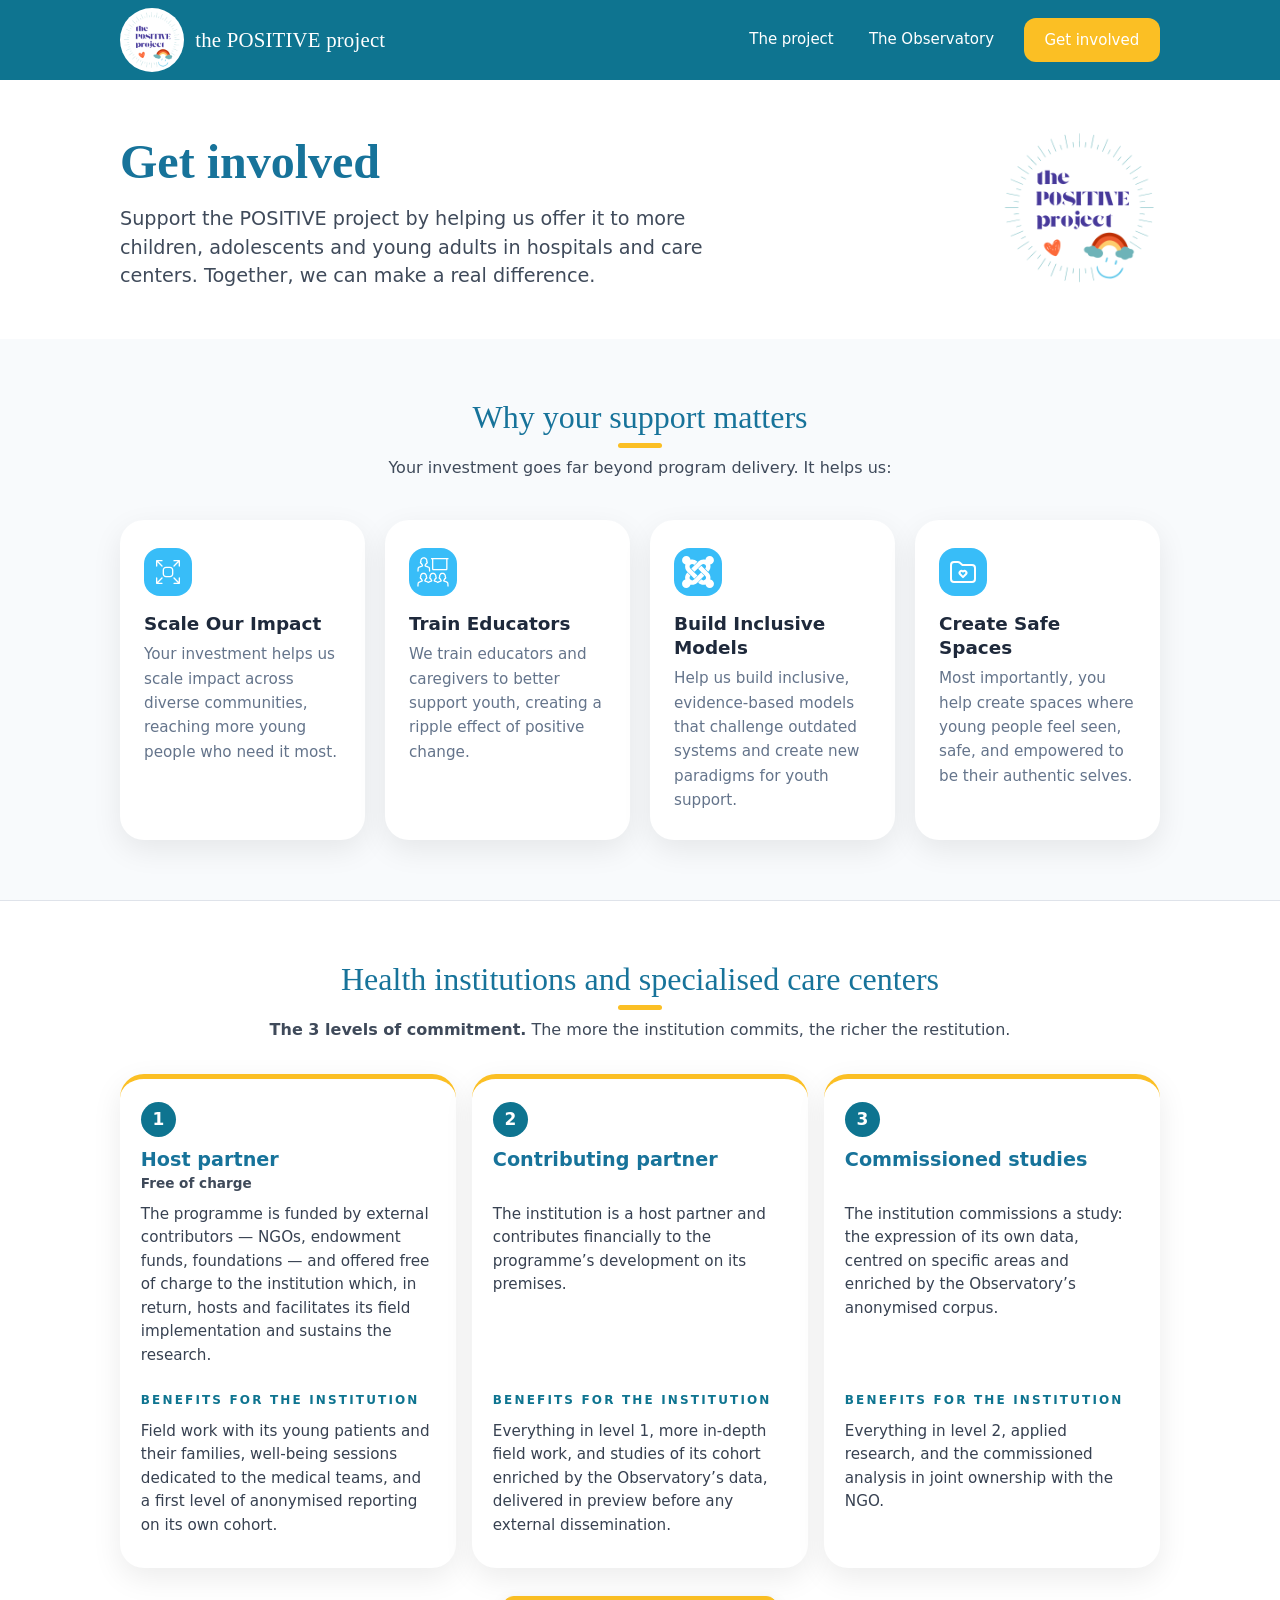
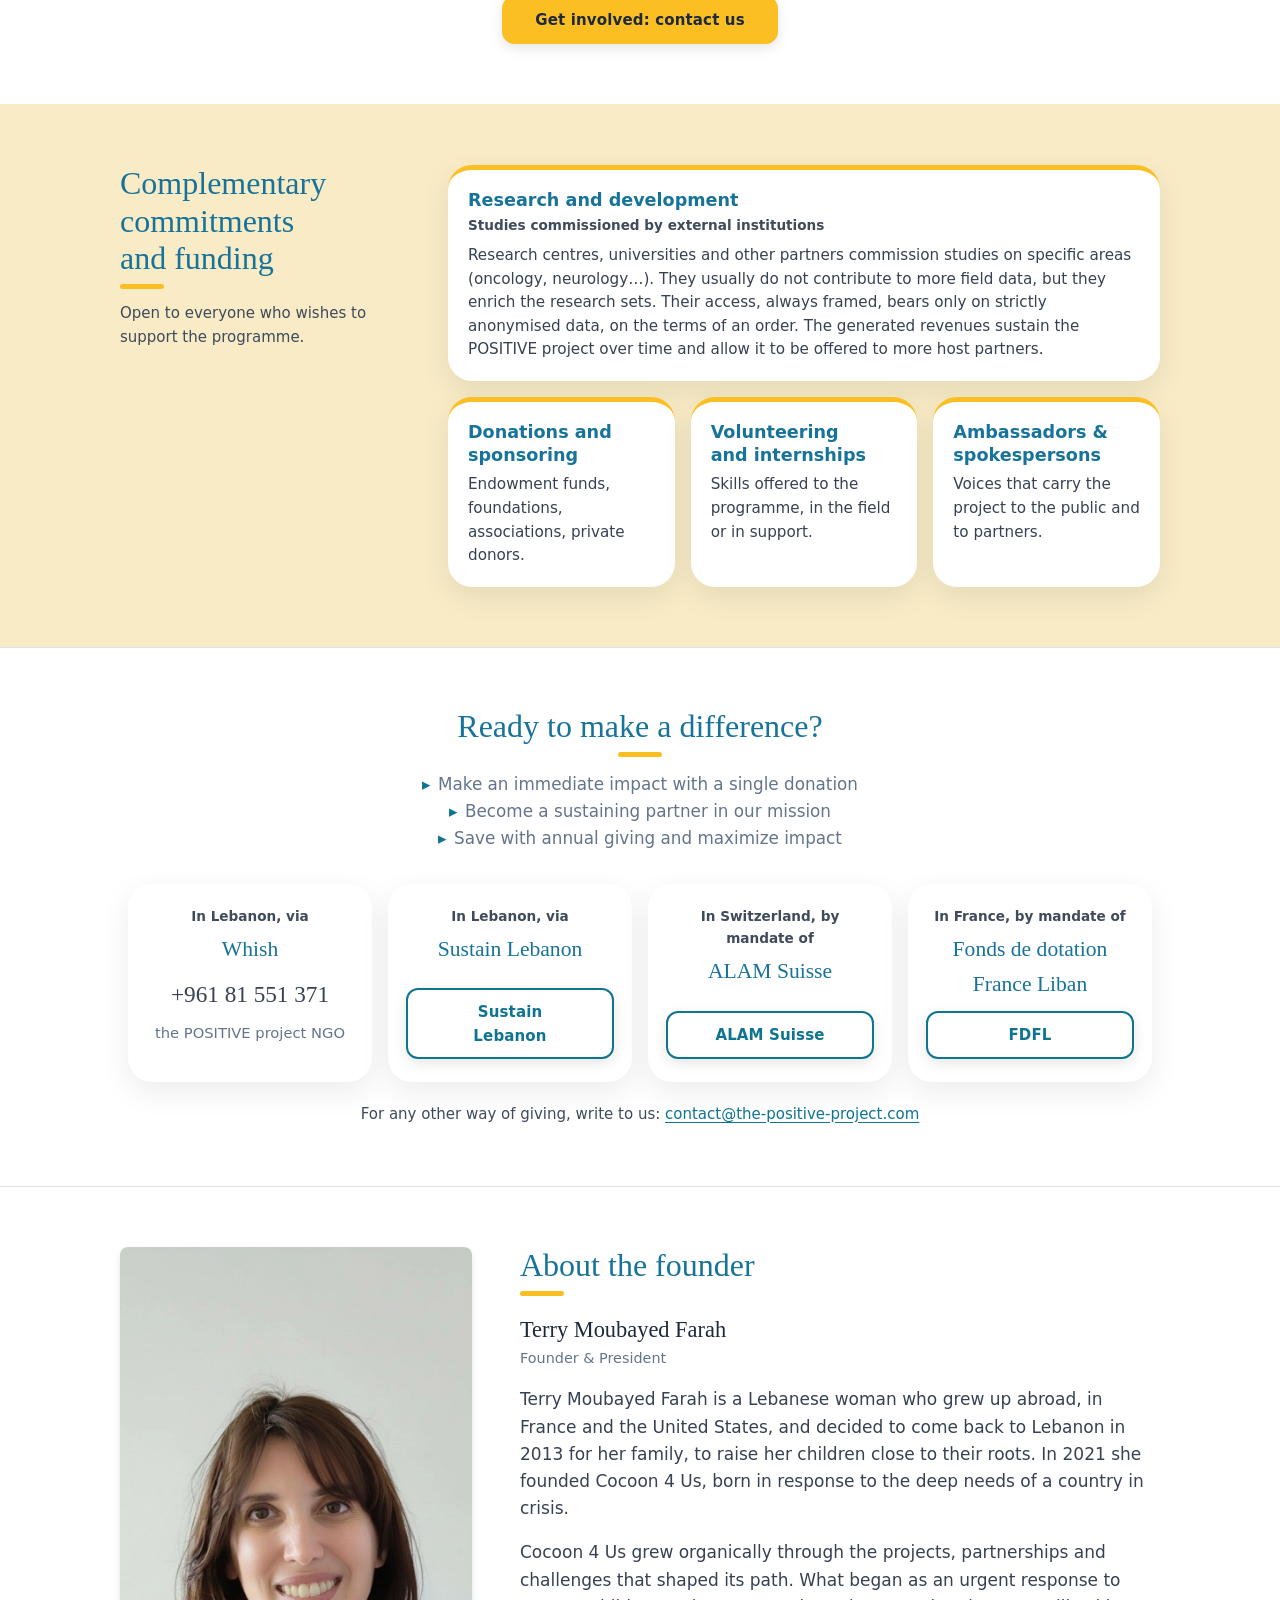
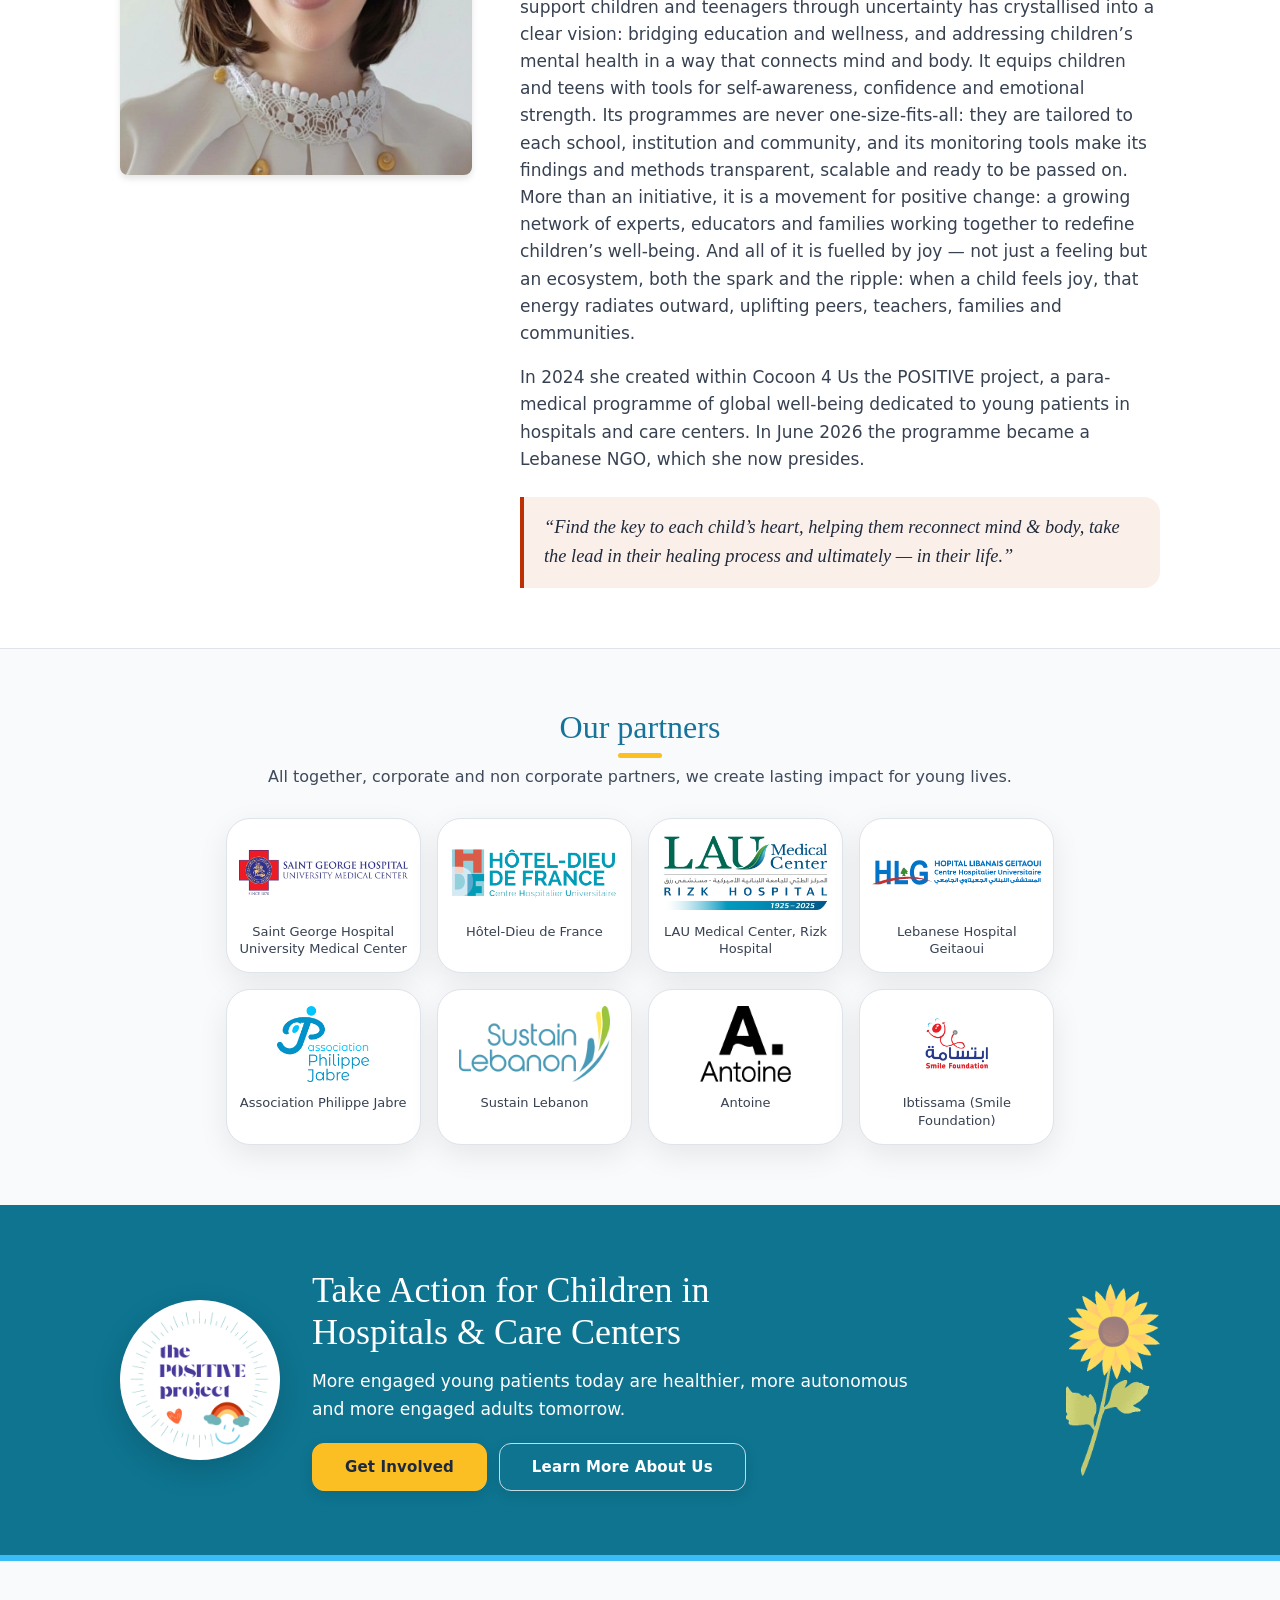
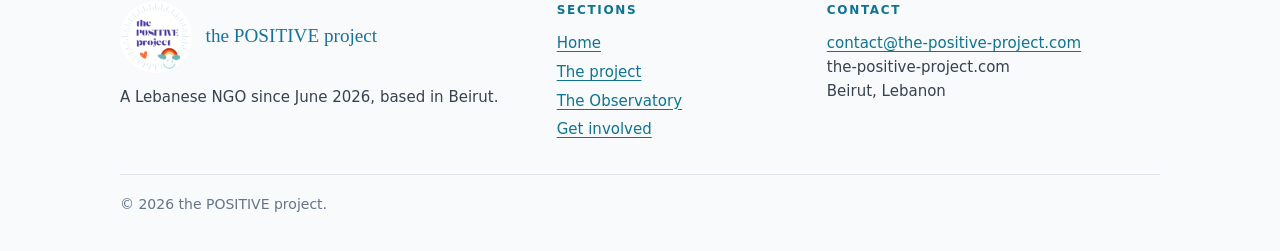
==== commit c457cc8c: "Numéro de téléphone retiré du pied de page ; gardé seulement sur la carte Whish, sans lien d'appel C" ====
--- a/get-involved.html
+++ b/get-involved.html
@@ -104,7 +104,7 @@
       </ul>
     </div>
     <ul class="options">
-      <li><p class="options__where">In Lebanon, via</p><p class="options__name">Whish</p><p class="give__number"><a href="tel:+96181551371">+961 81 551 371</a></p><p class="options__desc">the POSITIVE project NGO</p></li>
+      <li><p class="options__where">In Lebanon, via</p><p class="options__name">Whish</p><p class="give__number">+961 81 551 371</p><p class="options__desc">the POSITIVE project NGO</p></li>
       <li><p class="options__where">In Lebanon, via</p><p class="options__name">Sustain Lebanon</p><span class="btn options__btn">Sustain Lebanon</span></li>
       <li><p class="options__where">In Switzerland, by mandate of</p><p class="options__name">ALAM Suisse</p><span class="btn options__btn">ALAM Suisse</span></li>
       <li><p class="options__where">In France, by mandate of</p><p class="options__name">Fonds de dotation France Liban</p><span class="btn options__btn">FDFL</span></li>
@@ -182,7 +182,7 @@
     </nav>
     <div>
       <h2>Contact</h2>
-      <p><a href="mailto:contact@the-positive-project.com">contact@the-positive-project.com</a><br><a href="tel:+96181551371">+961 81 551 371</a> <span class="muted">(phone &amp; Whish, for donations)</span><br>the-positive-project.com<br>Beirut, Lebanon</p>
+      <p><a href="mailto:contact@the-positive-project.com">contact@the-positive-project.com</a><br>the-positive-project.com<br>Beirut, Lebanon</p>
     </div>
     <p class="legal">© 2026 the POSITIVE project.</p>
   </div>
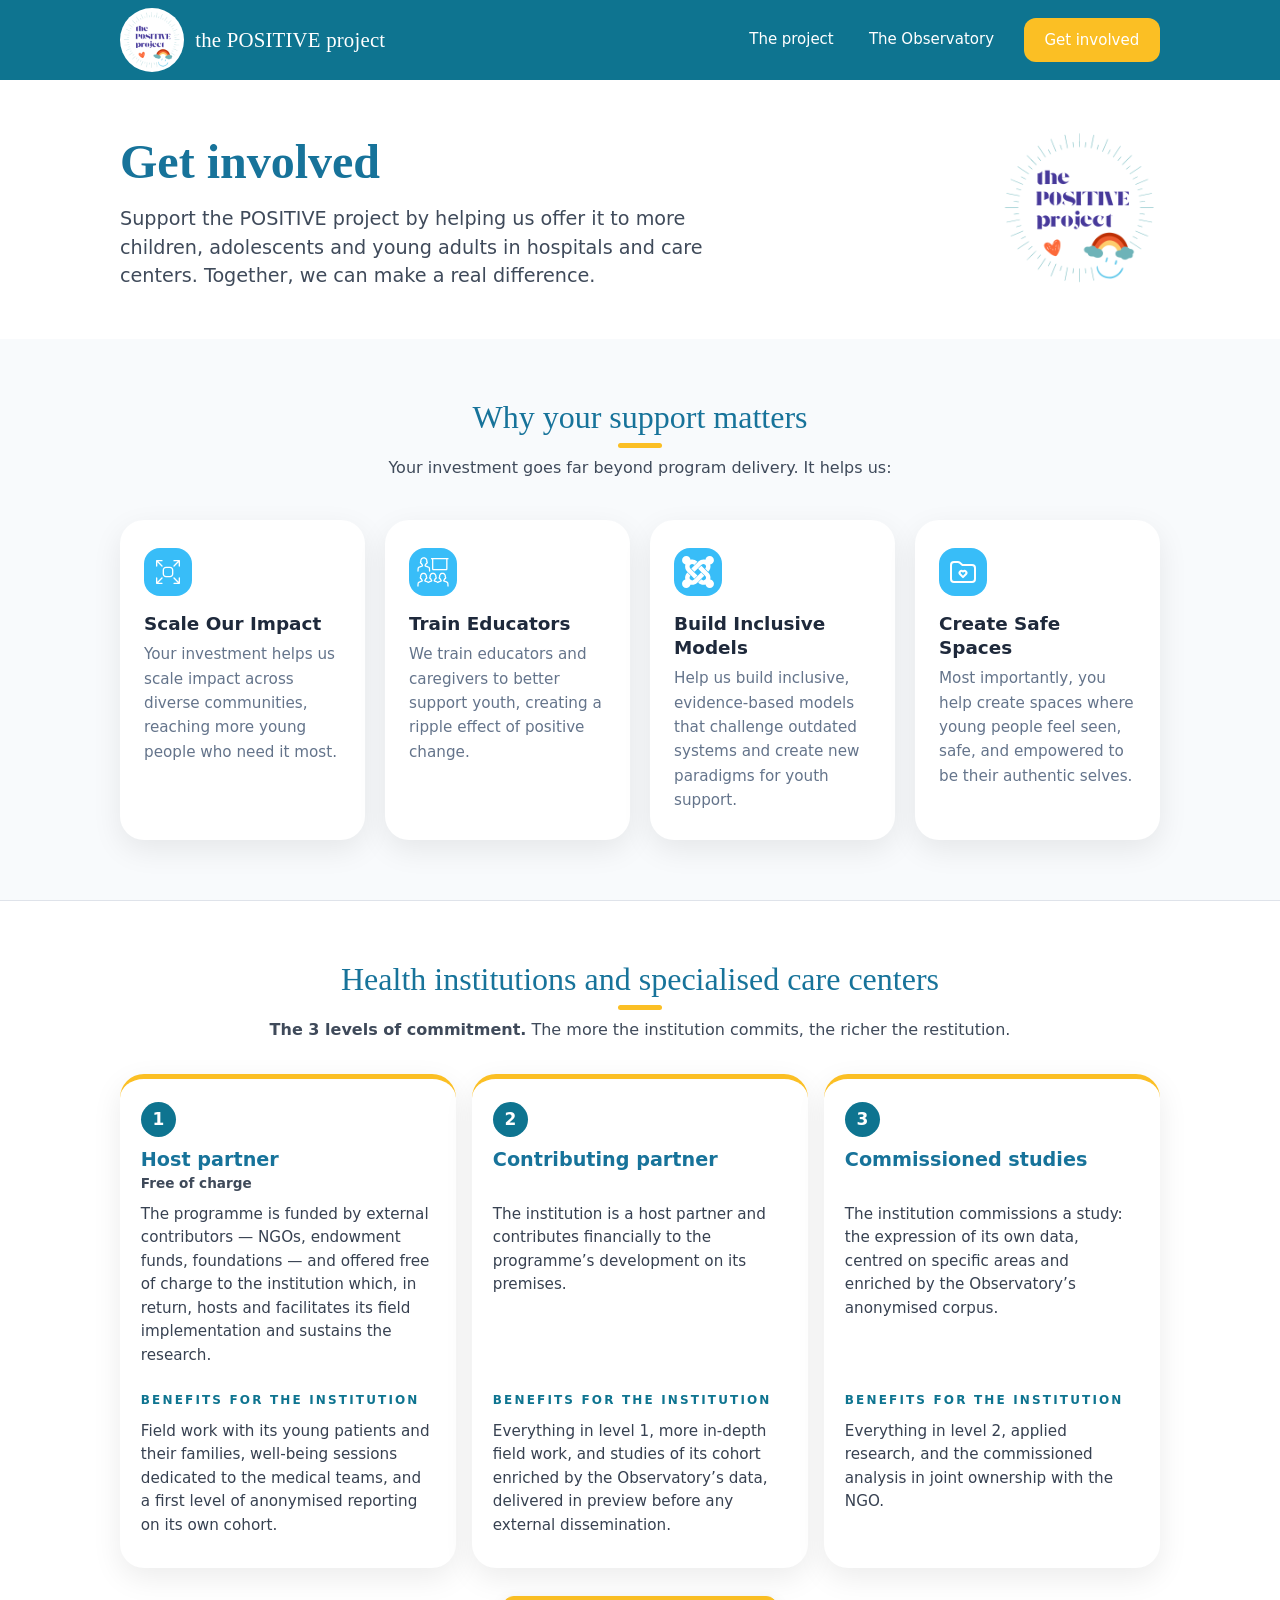
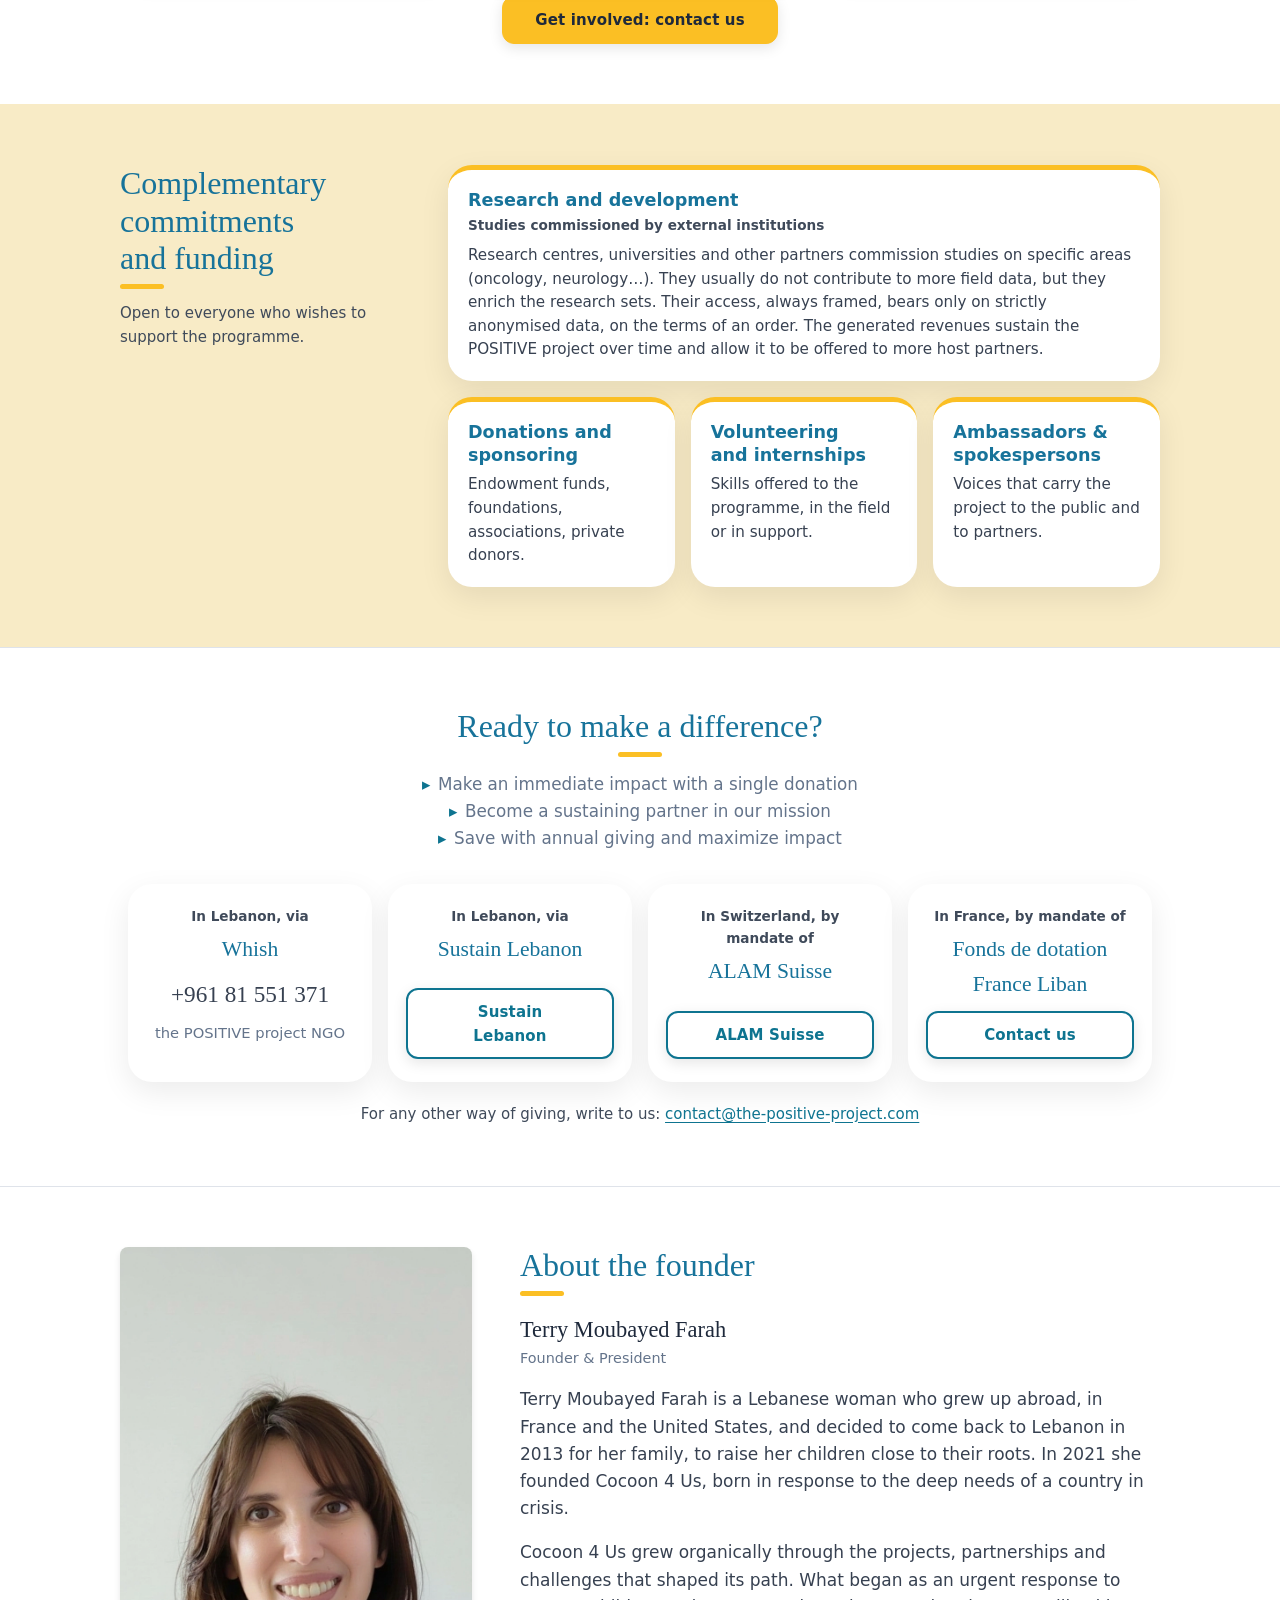
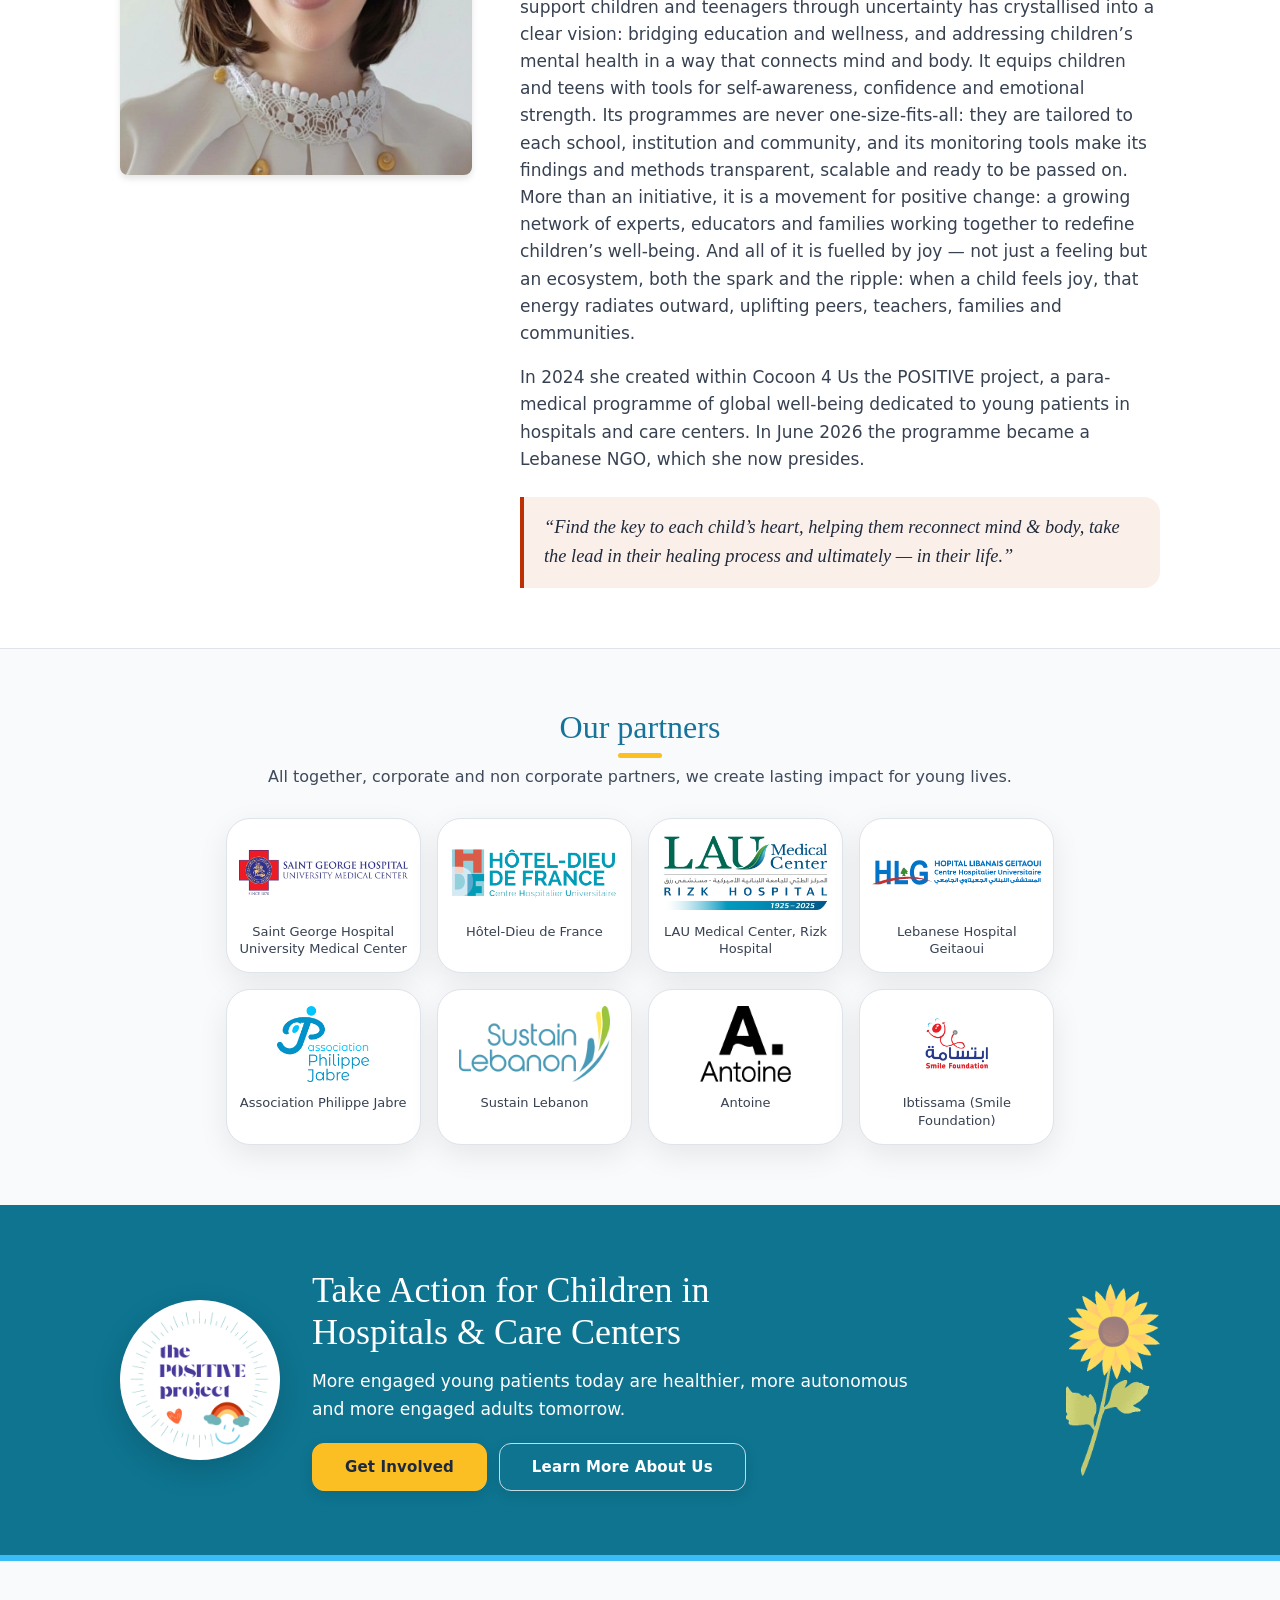
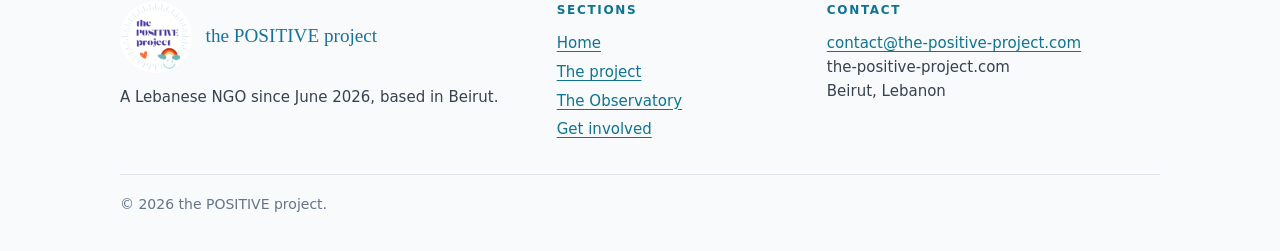
==== commit e564948c: "Get involved : boutons de don actifs (Sustain Lebanon, ALAM Suisse ; FDFL → contact) Liens repris de" ====
--- a/get-involved.html
+++ b/get-involved.html
@@ -105,9 +105,9 @@
     </div>
     <ul class="options">
       <li><p class="options__where">In Lebanon, via</p><p class="options__name">Whish</p><p class="give__number">+961 81 551 371</p><p class="options__desc">the POSITIVE project NGO</p></li>
-      <li><p class="options__where">In Lebanon, via</p><p class="options__name">Sustain Lebanon</p><span class="btn options__btn">Sustain Lebanon</span></li>
-      <li><p class="options__where">In Switzerland, by mandate of</p><p class="options__name">ALAM Suisse</p><span class="btn options__btn">ALAM Suisse</span></li>
-      <li><p class="options__where">In France, by mandate of</p><p class="options__name">Fonds de dotation France Liban</p><span class="btn options__btn">FDFL</span></li>
+      <li><p class="options__where">In Lebanon, via</p><p class="options__name">Sustain Lebanon</p><a class="btn options__btn" href="https://sustainlebanon.com/donate/ngo/cocoon-4-us" target="_blank" rel="noopener noreferrer">Sustain Lebanon</a></li>
+      <li><p class="options__where">In Switzerland, by mandate of</p><p class="options__name">ALAM Suisse</p><a class="btn options__btn" href="https://alamsuisse.org/archives/40281" target="_blank" rel="noopener noreferrer">ALAM Suisse</a></li>
+      <li><p class="options__where">In France, by mandate of</p><p class="options__name">Fonds de dotation France Liban</p><a class="btn options__btn" href="mailto:contact@the-positive-project.com?subject=Donation%20via%20FDFL">Contact us</a></li>
     </ul>
     <p class="aside options__other">For any other way of giving, write to us: <a href="mailto:contact@the-positive-project.com">contact@the-positive-project.com</a></p>
   </div>
--- a/site.css
+++ b/site.css
@@ -1043,3 +1043,7 @@
 @media (min-width: 52rem) {
   .hospitals--rest { grid-template-columns: repeat(4, minmax(0, 1fr)); max-width: calc(80% - 0.2rem); margin-inline: auto; }
 }
+
+/* Site public (16/11/2026) : les boutons de don sont des liens actifs. */
+a.options__btn { pointer-events: auto; cursor: pointer; }
+a.options__btn:hover, a.options__btn:focus-visible { background: var(--c4u-aqua); color: #FFFFFF; }
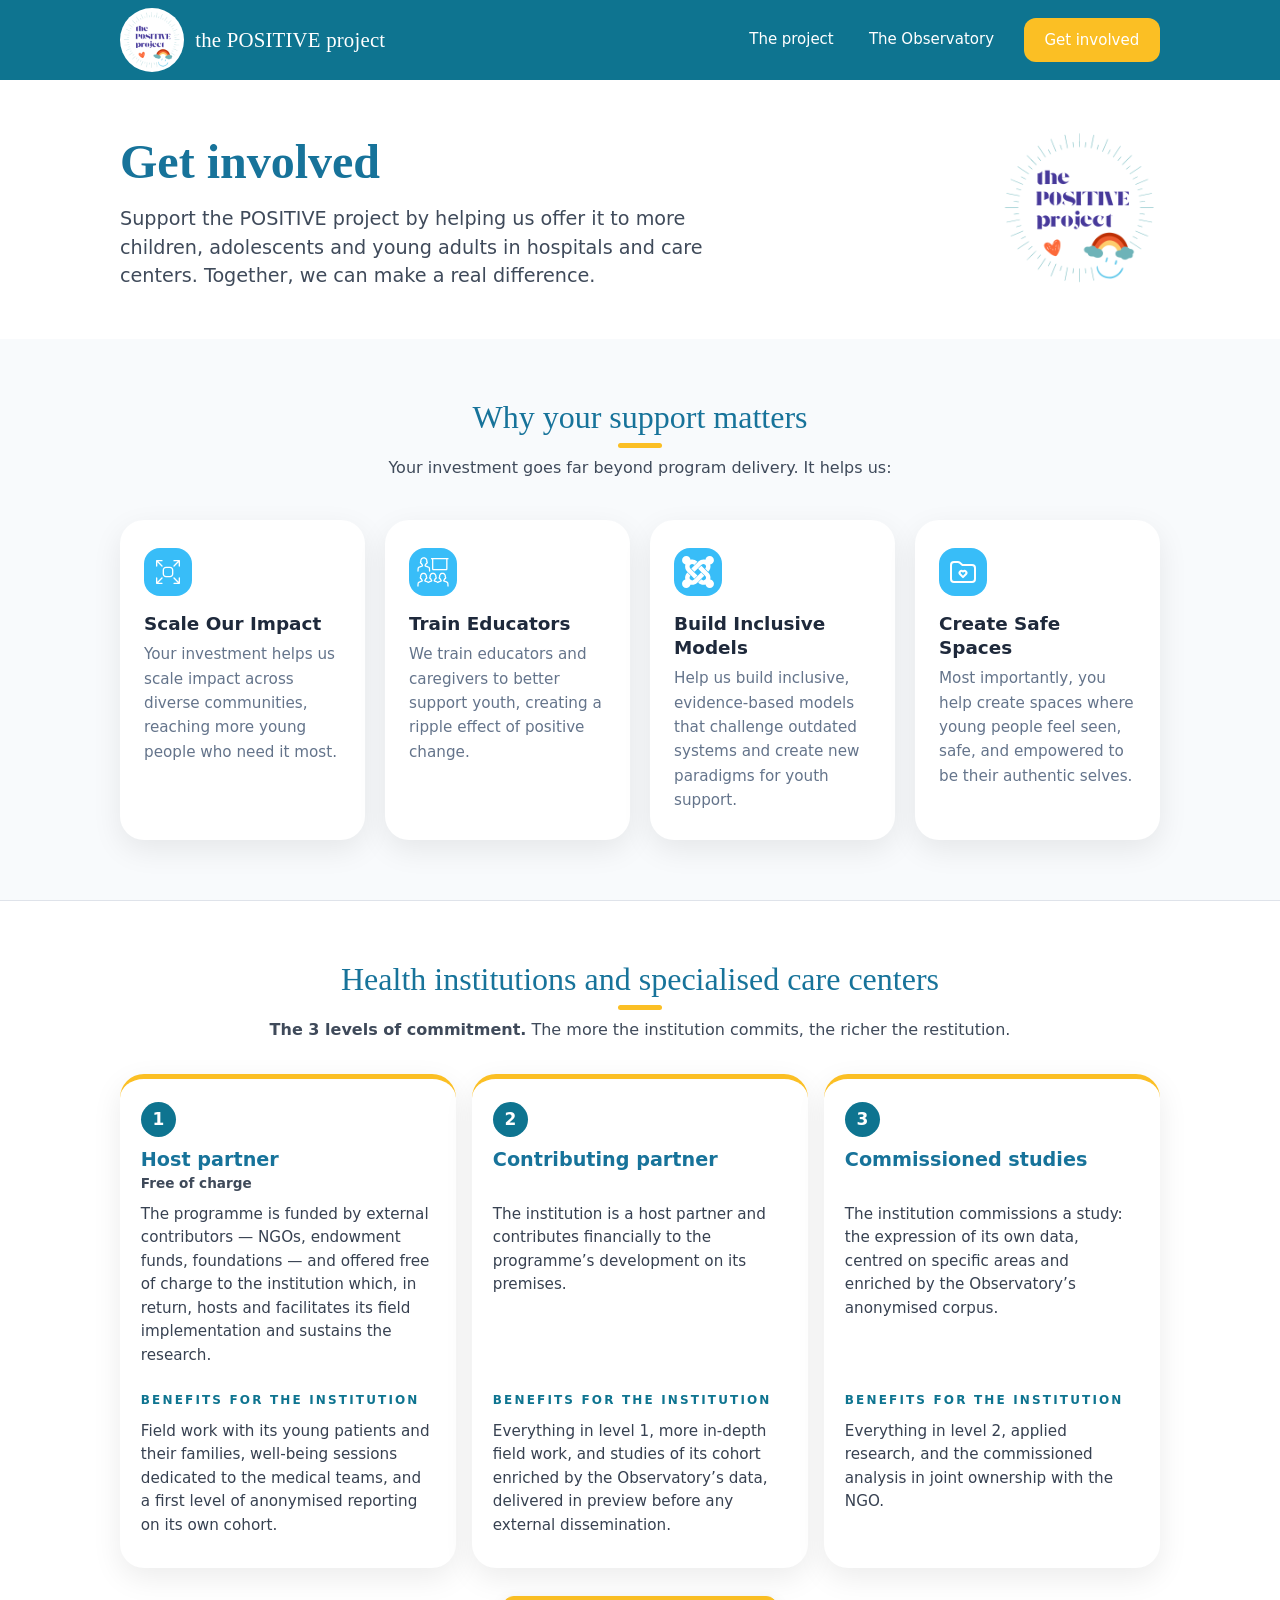
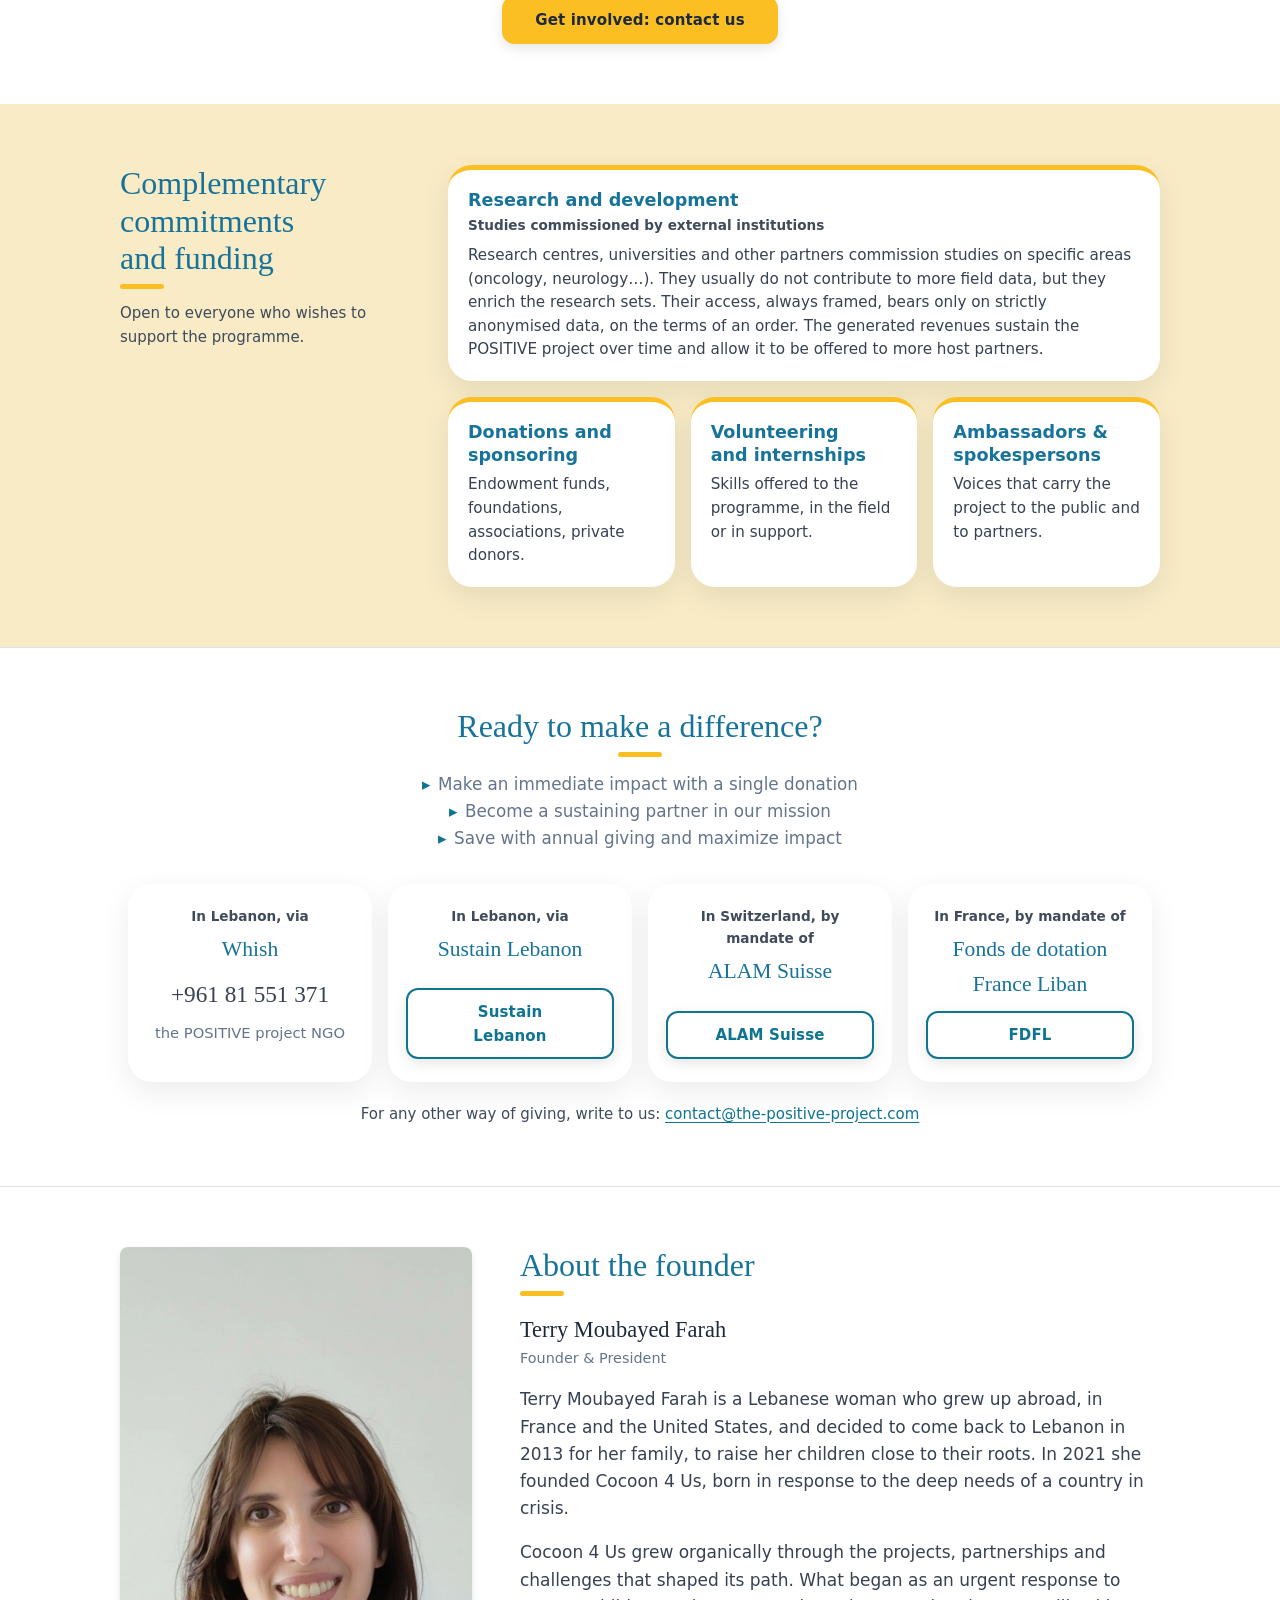
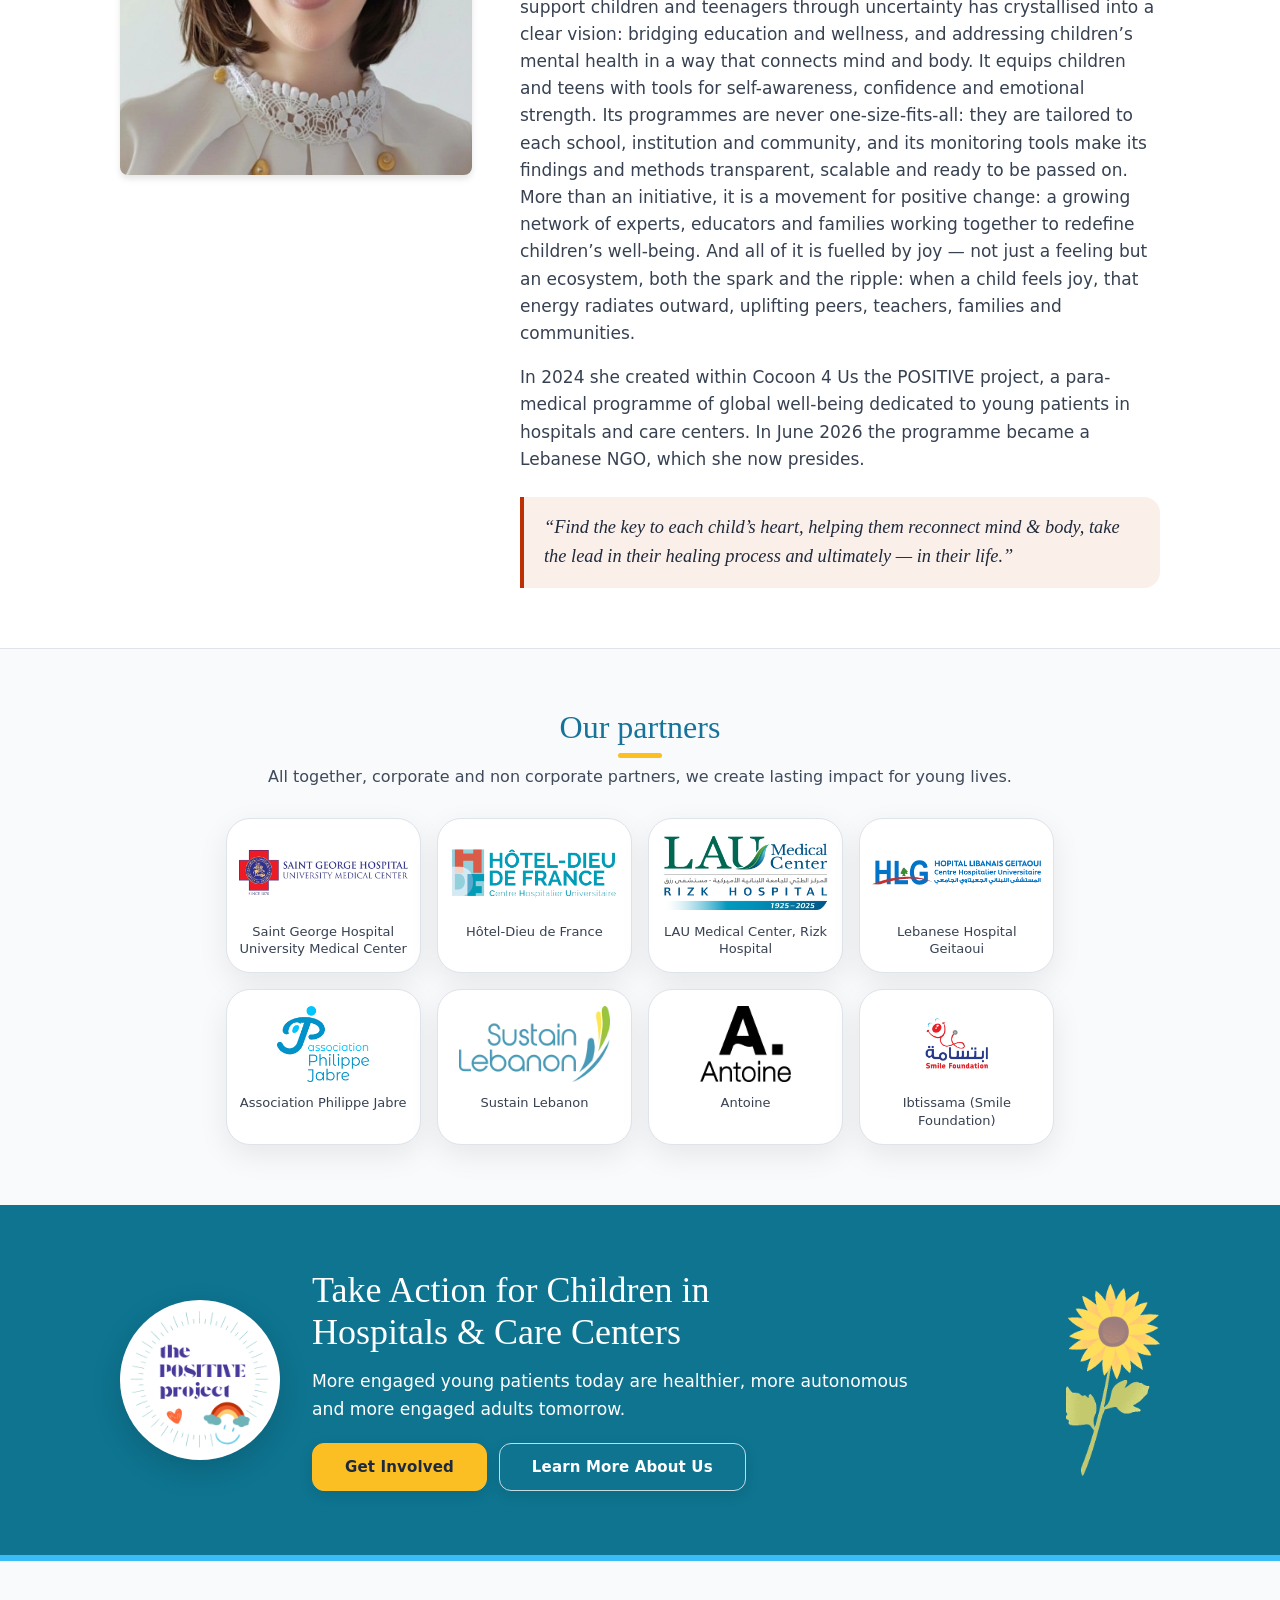
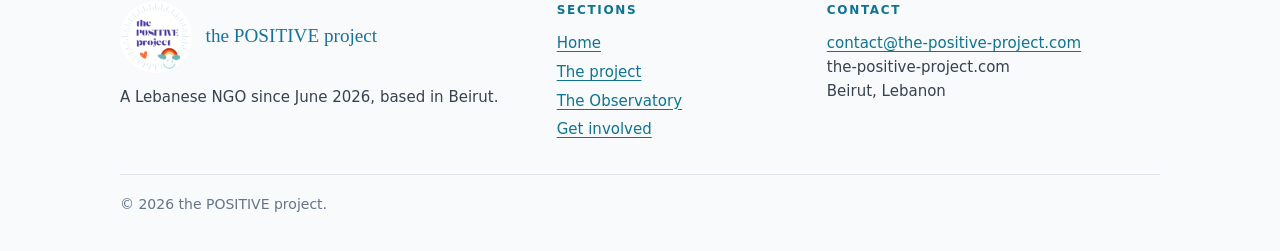
==== commit 60097d4b: "Get involved : bouton FDFL vers https://www.fd-fl.org Co-Authored-By: Claude Opus 5.5 <noreply@anthr" ====
--- a/get-involved.html
+++ b/get-involved.html
@@ -107,7 +107,7 @@
       <li><p class="options__where">In Lebanon, via</p><p class="options__name">Whish</p><p class="give__number">+961 81 551 371</p><p class="options__desc">the POSITIVE project NGO</p></li>
       <li><p class="options__where">In Lebanon, via</p><p class="options__name">Sustain Lebanon</p><a class="btn options__btn" href="https://sustainlebanon.com/donate/ngo/cocoon-4-us" target="_blank" rel="noopener noreferrer">Sustain Lebanon</a></li>
       <li><p class="options__where">In Switzerland, by mandate of</p><p class="options__name">ALAM Suisse</p><a class="btn options__btn" href="https://alamsuisse.org/archives/40281" target="_blank" rel="noopener noreferrer">ALAM Suisse</a></li>
-      <li><p class="options__where">In France, by mandate of</p><p class="options__name">Fonds de dotation France Liban</p><a class="btn options__btn" href="mailto:contact@the-positive-project.com?subject=Donation%20via%20FDFL">Contact us</a></li>
+      <li><p class="options__where">In France, by mandate of</p><p class="options__name">Fonds de dotation France Liban</p><a class="btn options__btn" href="https://www.fd-fl.org" target="_blank" rel="noopener noreferrer">FDFL</a></li>
     </ul>
     <p class="aside options__other">For any other way of giving, write to us: <a href="mailto:contact@the-positive-project.com">contact@the-positive-project.com</a></p>
   </div>
